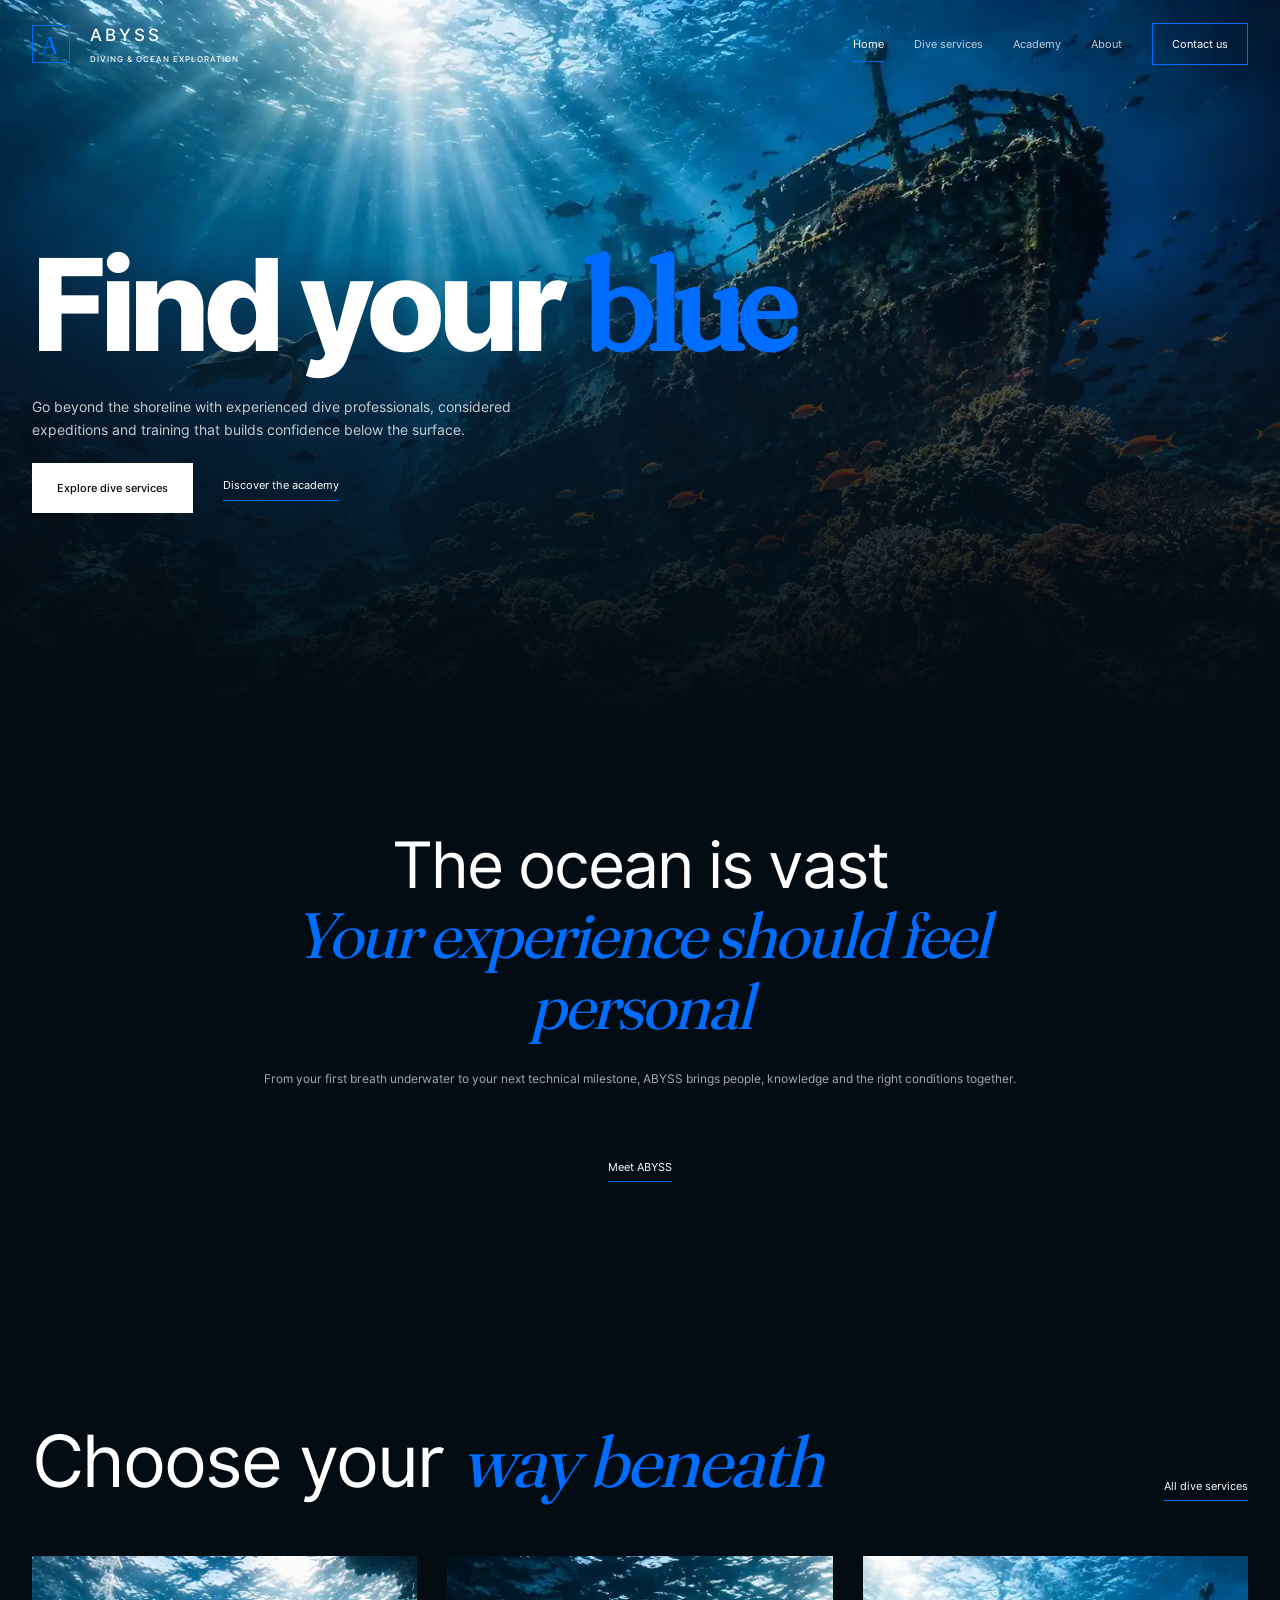
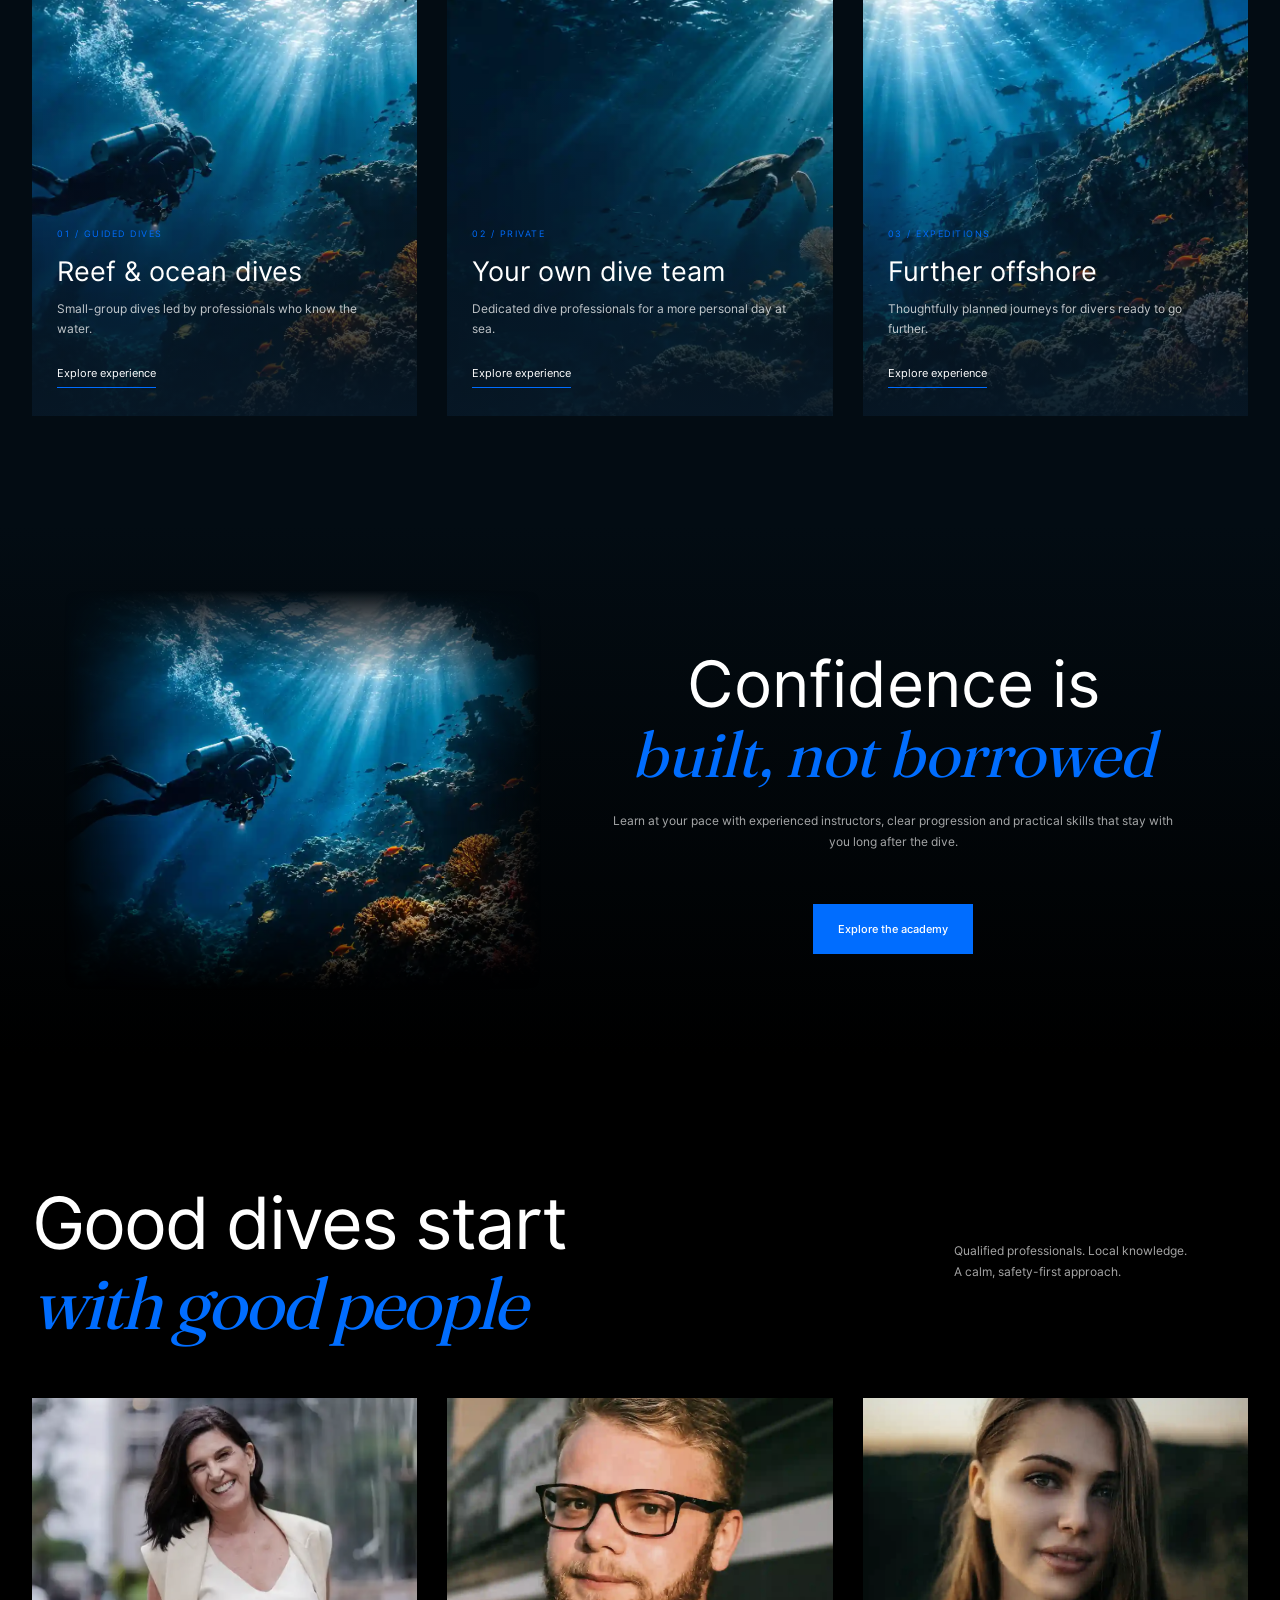
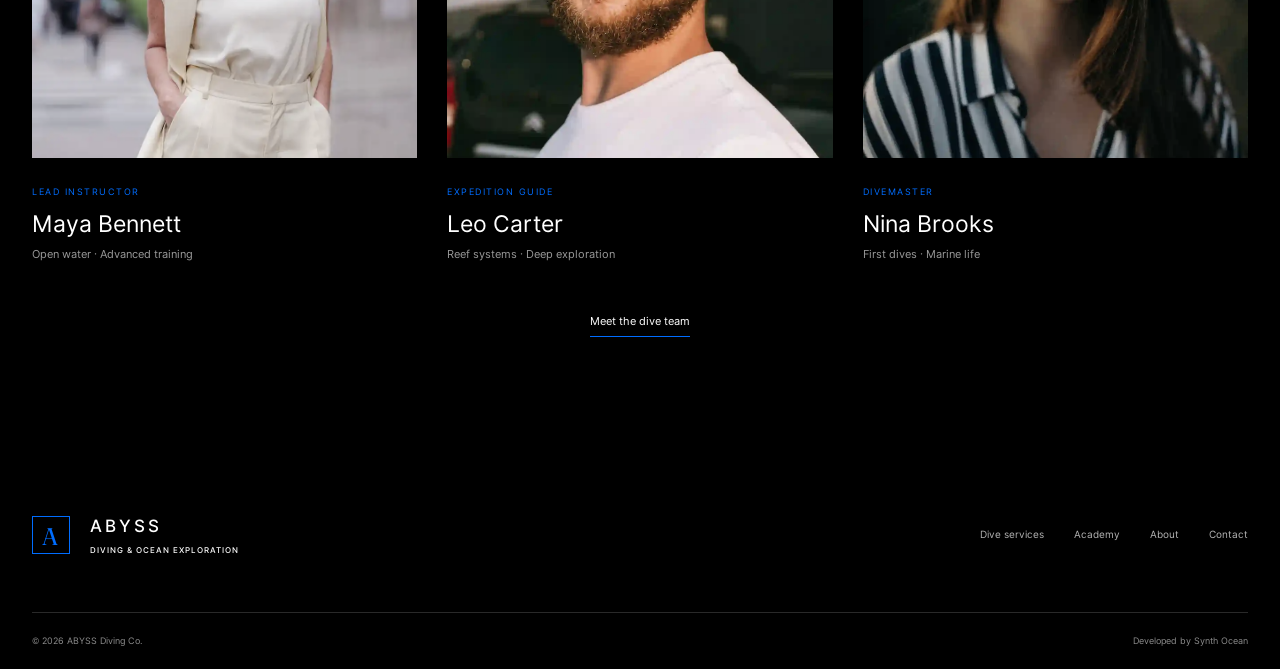
==== index.html @ b7cbc749 "First installment" ====
<!DOCTYPE html>
<html lang="en">
<head>
    <meta charset="UTF-8">
    <meta name="viewport" content="width=device-width, initial-scale=1.0">
    <meta name="description" content="Explore the ocean with ABYSS. Guided scuba expeditions, private dive professionals and expert-led diving courses.">
    <meta name="theme-color" content="#030c13">

    <title>ABYSS — Dive Beyond</title>

    <link rel="preload" href="public/font/inter/Inter-Regular.woff2" as="font" type="font/woff2" crossorigin>
    <link rel="stylesheet" href="css/index.css">

    <script src="js/main.js" defer></script>
</head>

<body>

    <header class="site-header">

        <a class="brand" href="index.html" aria-label="ABYSS home">
            <span class="brand-mark">A</span>

            <span>
                ABYSS
                <small>DIVING & OCEAN EXPLORATION</small>
            </span>
        </a>

        <button type="button" class="menu-toggle" aria-label="Open navigation" aria-expanded="false">
            <span></span>
            <span></span>
        </button>

        <nav class="main-nav">
            <a class="active" href="index.html">Home</a>
            <a href="view/services.html">Dive services</a>
            <a href="view/academy.html">Academy</a>
            <a href="view/about.html">About</a>
            <a class="nav-contact" href="view/contact.html">Contact us</a>
        </nav>

    </header>

    <main>

        <!-- HERO SECTION -->

        <section class="hero">

            <div class="hero-image" role="img" aria-label="Scuba diver exploring deep blue water"></div>

            <div class="hero-content wrap">

                <h1>
                    Find your
                    <em class="emphasis">blue</em>
                </h1>

                <p class="hero-copy">
                    Go beyond the shoreline with experienced dive professionals, considered expeditions and training that builds confidence below the surface.
                </p>

                <div class="hero-actions">
                    <a class="button button-light" href="view/services.html">Explore dive services</a>
                    <a class="text-link light-link" href="view/academy.html">Discover the academy</a>
                </div>

            </div>

        </section>

        <!-- INTRODUCTION SECTION -->

        <section class="section-pad">

            <div class="wrap intro-grid">

                <div>

                    <h2>
                        The ocean is vast
                        <br>
                        <em>Your experience should feel personal</em>
                    </h2>

                    <p class="section-note">
                        From your first breath underwater to your next technical milestone, ABYSS brings people, knowledge and the right conditions together.
                    </p>

                    <a class="text-link" href="view/about.html">Meet ABYSS</a>

                </div>

            </div>

        </section>

        <!-- DIVING EXPERIENCES SECTION -->

        <section class="experience-section section-pad">

            <div class="wrap">

                <div class="section-heading">

                    <div>

                        <h2>
                            Choose your
                            <em>way beneath</em>
                        </h2>
                    </div>

                    <a class="text-link" href="view/services.html#service-list">All dive services</a>

                </div>

                <div class="card-grid three">

                    <article class="image-card">

                        <img src="public/image/02-photo.webp" alt="Photo by AI" loading="lazy">

                        <div class="image-card-content">

                            <span>01 / GUIDED DIVES</span>

                            <h3>Reef & ocean dives</h3>

                            <p>Small-group dives led by professionals who know the water.</p>

                            <a href="view/services.html#guided" class="text-link light-link">Explore experience</a>

                        </div>

                    </article>

                    <article class="image-card">

                        <img src="public/image/03-photo.webp" alt="Photo by AI" loading="lazy">

                        <div class="image-card-content">

                            <span>02 / PRIVATE</span>

                            <h3>Your own dive team</h3>

                            <p>Dedicated dive professionals for a more personal day at sea.</p>

                            <a href="view/services.html#private" class="text-link light-link">Explore experience</a>

                        </div>

                    </article>

                    <article class="image-card">

                        <img src="public/image/01-photo.webp" alt="Photo by AI" loading="lazy">

                        <div class="image-card-content">

                            <span>03 / EXPEDITIONS</span>

                            <h3>Further offshore</h3>

                            <p>Thoughtfully planned journeys for divers ready to go further.</p>

                            <a href="view/services.html#expeditions" class="text-link light-link">Explore experience</a>

                        </div>

                    </article>

                </div>

            </div>

        </section>

        <!-- ACADEMY FEATURE SECTION -->

        <section class="split-feature section-pad">

            <div class="split-image">

                <img src="public/image/02-photo.webp" alt="Photo by AI" loading="lazy">

            </div>

            <div class="split-copy">

                <h2>
                    Confidence is
                    <br>
                    <em>built, not borrowed</em>
                </h2>

                <p class="section-note">
                    Learn at your pace with experienced instructors, clear progression and practical skills that stay with you long after the dive.
                </p>

                <a class="button button-dark" href="view/academy.html">Explore the academy</a>

            </div>

        </section>

        <!-- INSTRUCTORS SECTION -->

        <section class="instructor-section section-pad">

            <div class="wrap">

                <div class="section-heading">

                    <div>

                        <h2>
                            Good dives start
                            <br>
                            <em>with good people</em>
                        </h2>
                    </div>

                    <p class="section-note">
                        Qualified professionals. Local knowledge.
                        <br>
                        A calm, safety-first approach.
                    </p>

                </div>

                <div class="instructor-grid">

                    <article class="instructor">

                        <img src="public/image/04-profile.webp" alt="Portrait of dive professional Maya" loading="lazy">

                        <div>
                            <span>LEAD INSTRUCTOR</span>
                            <h3>Maya Bennett</h3>
                            <p>Open water · Advanced training</p>
                        </div>

                    </article>

                    <article class="instructor">

                        <img src="public/image/05-profile.webp" alt="Portrait of dive professional Leo" loading="lazy">

                        <div>
                            <span>EXPEDITION GUIDE</span>
                            <h3>Leo Carter</h3>
                            <p>Reef systems · Deep exploration</p>
                        </div>

                    </article>

                    <article class="instructor">

                        <img src="public/image/06-profile.webp" alt="Portrait of dive professional Nina" loading="lazy">

                        <div>
                            <span>DIVEMASTER</span>
                            <h3>Nina Brooks</h3>
                            <p>First dives · Marine life</p>
                        </div>

                    </article>

                </div>

                <div class="center-action">
                    <a class="text-link" href="view/about.html#our-team">Meet the dive team</a>
                </div>

            </div>

        </section>

    </main>

    <!-- FOOTER -->

    <footer class="site-footer">

        <div class="wrap footer-main">

            <a class="brand" href="index.html">

                <span class="brand-mark">A</span>

                <span>
                    ABYSS
                    <small>DIVING & OCEAN EXPLORATION</small>
                </span>

            </a>

            <div class="footer-links">

                <a href="view/services.html">Dive services</a>
                <a href="view/academy.html">Academy</a>
                <a href="view/about.html">About</a>
                <a href="view/contact.html">Contact</a>

            </div>

        </div>

        <div class="wrap footer-bottom">

            <span>
                ©
                <span data-year></span>
                ABYSS Diving Co.
            </span>

            <span>Developed by Synth Ocean</span>

        </div>

    </footer>

</body>
</html>
---- css/index.css ----
/* ========================================
   ABYSS — GLOBAL STYLES
   Developed by Synth Ocean
======================================== */


@font-face {
    font-family: "Inter";
    src: url("../public/font/inter/Inter-Regular.woff2") format("woff2");
    font-weight: 400;
    font-style: normal;
    font-display: swap;
}

@font-face {
    font-family: "Inter";
    src: url("../public/font/inter/Inter-Medium.woff2") format("woff2");
    font-weight: 500;
    font-style: normal;
    font-display: swap;
}

@font-face {
    font-family: "Inter";
    src: url("../public/font/inter/Inter-Bold.woff2") format("woff2");
    font-weight: 700;
    font-style: normal;
    font-display: swap;
}

@font-face {
    font-family: "Inter";
    src: url("../public/font/inter/Inter-ExtraBold.woff2") format("woff2");
    font-weight: 800;
    font-style: normal;
    font-display: swap;
}

@font-face {
    font-family: "Fraunces";
    src: url("../public/font/fraunces/Fraunces-Regular.woff2") format("woff2");
    font-weight: 400;
    font-style: normal;
    font-display: swap;
}

:root {
    --primary-color: #030c13;
    --secondary-color: #006dff;
    --white: #FFFFFF;
    --black: #000000;
    --font-primary: "Inter", sans-serif;
    --font-secondary: "Fraunces", serif;
    --container-width: 1240px;
    --header-height: 88px;
    --section-spacing: 110px;
    --border-color: rgba(255, 255, 255, 0.16);
    --transition: 0.3s ease;

    --gap-30: 30px;

    --linear-gradient: linear-gradient( to bottom, var(--primary-color) 0%, var(--black) 100% );
}

* {
    margin: 0;
    padding: 0;
    box-sizing: border-box;
}

html {
    scroll-behavior: smooth;
}

body {
    background: var(--primary-color);
    color: var(--white);
    font-family: var(--font-primary);
    font-size: 15px;
    line-height: 1.7;
    overflow-x: hidden;
}

img {
    display: block;
    width: 100%;
    height: 100%;
    object-fit: cover;
}

a {
    color: inherit;
    text-decoration: none;
}

button {
    font: inherit;
}

.wrap {
    width: min(calc(100% - 64px), var(--container-width));
    margin-inline: auto;
}

.section-pad {
    padding-block: var(--section-spacing);
}

h1,
h2,
h3 {
    font-weight: 400;
    line-height: 1.1;
}

h1 em,
h2 em {
    font-family: var(--font-secondary);
    font-weight: 400;
}

/* HEADER */

.site-header {
    position: absolute;
    top: 0;
    right: 0;
    left: 0;
    z-index: 20;
    display: flex;
    align-items: center;
    justify-content: space-between;
    min-height: var(--header-height);
    padding-inline: max(32px, calc((100% - var(--container-width)) / 2));
    background: transparent;
}

.brand {
    display: flex;
    align-items: center;
    gap: 20px;
    font-size: 17px;
    font-weight: 500;
    letter-spacing: 3px;
}

.brand-mark {
    display: grid;
    width: 38px;
    height: 38px;
    place-items: center;
    border: 1px solid var(--secondary-color);
    color: var(--secondary-color);
    font-family: var(--font-secondary);
    font-size: 24px;
}

.brand small {
    display: block;
    margin-top: 3px;
    font-size: 8px;
    letter-spacing: 1px;
}

.main-nav {
    display: flex;
    align-items: center;
    gap: var(--gap-30);
}

.main-nav a {
    position: relative;
    color: rgba(255, 255, 255, 0.75);
    font-size: 11px;
    transition: color var(--transition);
}

.main-nav a:hover,
.main-nav a.active {
    color: var(--white);
}

.main-nav a.active::after {
    position: absolute;
    right: 0;
    bottom: -9px;
    left: 0;
    height: 1px;
    background: var(--secondary-color);
    content: "";
}

.main-nav .nav-contact {
    padding: 11px 19px;
    border: 1px solid var(--secondary-color);
    color: var(--white);
}

.menu-toggle {
    display: none;
    width: 42px;
    height: 42px;
    border: 1px solid var(--border-color);
    background: transparent;
    cursor: pointer;
}

.menu-toggle span {
    display: block;
    width: 18px;
    height: 1px;
    margin: 5px auto;
    background: var(--white);
}

/* HERO */

.hero {
    position: relative;
    display: flex;
    align-items: center;
    min-height: 720px;
    overflow: hidden;
}

.hero-image {
    position: absolute;
    inset: 0;
    background-image:
        linear-gradient(
            to bottom,
            transparent 0%,
            rgba(7, 23, 37, 0.15) 35%,
            rgba(7, 23, 37, 0.65) 50%,
            var(--primary-color) 100%
        ),
        url("../public/image/01-photo.webp");

    background-position: center;
    background-size: cover;
}

.hero-content {
    position: relative;
    z-index: 1;
    padding-block: 100px;
}

.hero h1 {
    margin-top: 28px;
    font-size: clamp(76px, 10vw, 142px);
    letter-spacing: -7px;
    font-family: var(--font-primary);
    font-weight: 800;
}

.hero h1 em {
    color: var(--secondary-color);
    font-style: normal;
    font-weight: 800;
    display: inline-block;
}

.hero-copy {
    max-width: 480px;
    margin-top: 20px;
    color: rgba(255, 255, 255, 0.78);
    font-size: 14px;
}

.hero-actions {
    display: flex;
    align-items: center;
    gap: var(--gap-30);
    margin-top: 20px;
}

/* BUTTONS */

.button {
    display: inline-flex;
    align-items: center;
    justify-content: center;
    min-height: 50px;
    padding: 0 25px;
    font-size: 11px;
    font-weight: 500;
    transition: background var(--transition), color var(--transition);
}

.button-light {
    background: var(--white);
    color: var(--primary-color);
}

.button-light:hover {
    background: var(--secondary-color);
    color: var(--white);
}

.button-dark {
    background: var(--secondary-color);
    color: var(--white);
}

.button-dark:hover {
    background: var(--white);
    color: var(--primary-color);
}

.text-link {
    display: inline-block;
    padding-bottom: 5px;
    border-bottom: 1px solid var(--secondary-color);
    color: var(--white);
    font-size: 11px;
    transition: color var(--transition);
}

.text-link:hover {
    color: var(--secondary-color);
}

.light-link {
    color: var(--white);
}

/* INTRODUCTION */

.intro-grid {
    display: flex;
    flex-direction: column;
    align-items: center;
    text-align: center;
    width: 100%;
}

.intro-grid > div {
    width: 100%;
}

.intro-grid h2 {
    max-width: 100%;
    margin-inline: auto;
}

.intro-grid h2 {
    max-width: 800px;
    margin-bottom: 28px;
    font-size: clamp(36px, 5vw, 64px);
    letter-spacing: -2px;
}

.intro-grid h2 em {
    color: var(--secondary-color);
}

/* EXPERIENCE CARDS */

.experience-section {
    background-color: var(--primary-color);
}

.section-heading {
    display: flex;
    align-items: flex-end;
    justify-content: space-between;
    gap: var(--gap-30);
    margin-bottom: 55px;
}

.section-heading h2 {
    margin-top: 20px;
    font-size: clamp(42px, 6vw, 72px);
    letter-spacing: -2px;
}

.section-heading h2 em {
    color: var(--secondary-color);
}

.card-grid {
    display: grid;
    gap: var(--gap-30);
}

.card-grid.three {
    grid-template-columns: repeat(3, 1fr);
}

.image-card {
    position: relative;
    min-height: 460px;
    overflow: hidden;
}

.image-card::after {
    position: absolute;
    inset: 0;
    background: linear-gradient(0deg, rgba(7, 23, 37, 0.95), transparent 75%);
    content: "";
}

.image-card img {
    position: absolute;
    inset: 0;
    transition: transform 0.6s ease;
}

.image-card:hover img {
    transform: scale(1.05);
}

.image-card-content {
    position: absolute;
    z-index: 1;
    right: 25px;
    bottom: 28px;
    left: 25px;
}

.image-card-content span,
.instructor span {
    color: var(--secondary-color);
    font-size: 9px;
    letter-spacing: 1.5px;
}

.image-card-content h3 {
    margin-top: 12px;
    font-size: 27px;
}

.image-card-content p {
    margin-block: 12px 20px;
    color: rgba(255, 255, 255, 0.75);
    font-size: 12px;
}

/* SPLIT FEATURE */

.split-feature {
    display: grid;
    grid-template-columns: 0.85fr 1.15fr;
    align-items: center;
    gap: var(--gap-30);
    padding: 5%;
    background: var(--linear-gradient);
}

.split-image {
    position: relative;
    width: 100%;
    height: 400px;
    overflow: hidden;

    -webkit-mask-image:
        linear-gradient(to right, transparent 0%, #000 22%, #000 78%, transparent 100%),
        linear-gradient(to bottom, transparent 0%, #000 22%, #000 78%, transparent 100%);
    -webkit-mask-composite: source-in;

    mask-image:
        linear-gradient(to right, transparent 0%, #000 22%, #000 78%, transparent 100%),
        linear-gradient(to bottom, transparent 0%, #000 22%, #000 78%, transparent 100%);
    mask-composite: intersect;
}

.split-copy {
    text-align: center;
}

.split-copy h2 {
    margin-block: 22px;
    font-size: clamp(42px, 5vw, 65px);
}

.split-copy h2 em {
    color: var(--secondary-color);
}

.split-feature .button {
    margin-top: 20px;
}


/* INSTRUCTORS */

.instructor-section {
    background: var(--black);
}

.section-note {
    color: rgba(255, 255, 255, 0.65);
    font-size: 12px;
    padding: 0 5% 5% 5%;
}
.note-adjustment-top {
    padding-bottom: 0;
}
.note-adjustment-buttom {
    padding-top: 0;
}

.instructor-grid {
    display: grid;
    grid-template-columns: repeat(3, 1fr);
    gap: var(--gap-30);
}

.instructor img {
    height: 360px;
    margin-bottom: 20px;
    filter: saturate(0.7);
}

.instructor h3 {
    margin-block: 8px;
    font-size: 23px;
}

.instructor p {
    color: rgba(255, 255, 255, 0.6);
    font-size: 11px;
}

.center-action {
    margin-top: 45px;
    text-align: center;
}

/* FOOTER */

.site-footer {
    padding-top: 65px;
    background: var(--black);
}

.footer-main {
    display: flex;
    align-items: center;
    justify-content: space-between;
    gap: var(--gap-30);
    padding-bottom: 55px;
}

.footer-links {
    display: flex;
    flex-wrap: wrap;
    gap: var(--gap-30);
}

.footer-links a {
    color: rgba(255, 255, 255, 0.7);
    font-size: 10px;
}

.footer-links a:hover {
    color: var(--secondary-color);
}

.footer-bottom {
    display: flex;
    justify-content: space-between;
    padding-block: 20px;
    border-top: 1px solid var(--border-color);
    color: rgba(255, 255, 255, 0.55);
    font-size: 9px;
}


/* ========================================
   SERVICES PAGE
======================================== */

/* SERVICE LIST */
.service-row {
    width: 100%;
    min-width: 0;
    padding: 5%;
}

.booking-trigger {
    border: 0;
    border-bottom: 1px solid var(--secondary-color);
    background: transparent;
    cursor: pointer;
    font-family: var(--font-primary);
}

/* BOOKING SECTION */

.booking-section {
    background: var(--linear-gradient);
}

.booking-layout {
    display: grid;
    grid-template-columns: 0.85fr 1.15fr;
    align-items: start;
    gap: var(--gap-30);
}

.booking-layout h2 {
    margin-block: 25px;
    font-size: clamp(42px, 5vw, 65px);
    letter-spacing: -2px;
}

.booking-layout h2 em {
    color: var(--secondary-color);
}

.booking-note {
    max-width: 420px;
    margin-top: 30px;
    padding: 18px;
    border-left: 2px solid var(--secondary-color);
    background: var(--primary-color);
    color: var(--white);
    font-size: 11px;
}

/* BOOKING FORM */

.booking-form {
    display: grid;
    gap: var(--gap-30);
}

.booking-form label {
    display: grid;
    gap: var(--gap-30);
    color: var(--white);
    font-size: 11px;
}

.booking-form input,
.booking-form select,
.booking-form textarea {
    width: 100%;
    min-height: 48px;
    padding: 12px 14px;
    border: 1px solid var(--border-color);
    border-radius: 0;
    outline: none;
    background: transparent;
    color: var(--white);
    font: inherit;
    font-size: 12px;
}

.booking-form select option {
    background: var(--primary-color);
    color: var(--white);
}

.booking-form textarea {
    min-height: 110px;
    resize: vertical;
}

.booking-form input:focus,
.booking-form select:focus,
.booking-form textarea:focus {
    border-color: var(--secondary-color);
}

.form-two {
    display: grid;
    grid-template-columns: repeat(2, 1fr);
    gap: var(--gap-30);
}

.booking-form .button {
    width: fit-content;
    border: 0;
    cursor: pointer;
    font-family: var(--font-primary);
}

.form-status {
    min-height: 20px;
    color: var(--secondary-color);
    font-size: 12px;
}

/* SERVICES TABLE */

.services-table-wrap {
    display: block;
    width: 100%;
    max-width: 100%;
    min-width: 0;
    margin-top: 55px;
    overflow-x: auto;
    overflow-y: hidden;
    -webkit-overflow-scrolling: touch;
    overscroll-behavior-x: contain;
    border-top: 1px solid var(--border-color);
}

.services-table {
  width: 100%;
  min-width: 760px;
  border-collapse: collapse;
  table-layout: fixed;
}

.services-table th,
.services-table td {
  padding: 24px 20px;
  text-align: left;
  vertical-align: top;
}

.services-table th {
  background: var(--black);
  color: var(--white);
  font-size: 10px;
  font-weight: 600;
  letter-spacing: 1.5px;
  text-transform: uppercase;
  border-bottom: 1px solid var(--border-color);
}

.services-table td {
  color: rgba(255, 255, 255, 0.72);
  font-size: 12px;
  line-height: 1.7;
  border-bottom: 1px solid var(--border-color);
}

.services-table tbody tr {
  background: var(--primary-color);
  transition: background-color 0.25s ease;
}

.services-table tbody tr:nth-child(even) {
  background: rgba(255, 255, 255, 0.025);
}

.services-table tbody tr:hover {
  background: rgba(255, 255, 255, 0.055);
}

.services-table th:nth-child(1) {
  width: 20%;
}

.services-table th:nth-child(2) {
  width: 32%;
}

.services-table th:nth-child(3) {
  width: 28%;
}

.services-table th:nth-child(4) {
  width: 20%;
}

.service-number {
  display: block;
  margin-bottom: 12px;
  color: var(--secondary-color);
  font-size: 10px;
  letter-spacing: 1px;
}

.service-name {
  display: block;
  color: var(--white);
  font-size: 15px;
  font-weight: 600;
  line-height: 1.4;
}

.table-details {
  display: grid;
  gap: var(--gap-30);
  margin: 0;
  padding-left: 16px;
}

.services-table .booking-trigger {
  margin-top: 2px;
  white-space: normal;
  text-align: left;
}


/* ========================================
   ACADEMY COURSE CARDS
======================================== */

.course-grid {
    display: grid;
    grid-template-columns: repeat(3, minmax(0, 1fr));
    gap: var(--gap-30);
    padding: 5%;
}

.course-card {
    display: flex;
    flex-direction: column;
    min-width: 0;
    padding: 30px;
    border: 1px solid var(--border-color);
    background: var(--primary-color);
    transition: border-color var(--transition);
}

.course-card:hover {
    border-color: var(--secondary-color);
}

.course-meta {
    display: flex;
    justify-content: space-between;
    flex-wrap: wrap;
    gap: 10px;
    padding-bottom: 22px;
    border-bottom: 1px solid var(--border-color);
}

.course-meta span {
    color: var(--secondary-color);
    font-size: 9px;
    letter-spacing: 1px;
}

.course-card h3 {
    margin-top: 28px;
    font-size: 27px;
    font-weight: 500;
}

.course-description {
    margin-top: 15px;
    color: rgba(255, 255, 255, 0.7);
    font-size: 12px;
    line-height: 1.8;
    margin-bottom: 10px;
}

.course-details {
    display: grid;
    gap: 18px;
    padding-block: 10px;
    border-bottom: 1px solid var(--border-color);
}

.course-details div {
    display: grid;
    gap: 5px;
}

.course-details span,
.course-price > span {
    color: var(--secondary-color);
    font-size: 9px;
    letter-spacing: 1.2px;
}

.course-details strong {
    color: var(--white);
    font-size: 12px;
    font-weight: 400;
}

.course-price {
    display: grid;
    gap: 8px;
    margin-top: 10px;
}

.course-price strong {
    color: var(--white);
    font-size: 34px;
    font-weight: 500;
    letter-spacing: -1px;
}

.course-price small {
    color: rgba(255, 255, 255, 0.6);
    font-size: 11px;
    font-weight: 400;
    letter-spacing: 0;
}


/* ========================================
   ABOUT PAGE
   Developed by Synth Ocean
======================================== */


/* COMPANY STORY */

.about-story {
    background: var(--primary-color);
}

.about-story-grid {
    display: grid;
    grid-template-columns: repeat(3, minmax(0, 1fr));
    gap: var(--gap-30);
}

.about-story-item {
    min-width: 0;
    padding-top: 25px;
    border-top: 1px solid var(--border-color);
}

.about-story-number {
    color: var(--secondary-color);
    font-size: 9px;
    letter-spacing: 1.5px;
}

.about-story-item h3 {
    margin-block: 28px 18px;
    font-size: 25px;
    font-weight: 500;
}

.about-story-item p {
    margin-bottom: 16px;
    color: rgba(255, 255, 255, 0.68);
    font-size: 12px;
    line-height: 1.9;
}

.about-story-item, .about-value {
    transition: border-color 0.5s ease;
}
.about-story-item:hover, .about-value:hover {
    border-top-color: var(--secondary-color);
}

/* COMPANY VALUES */

.about-values {
    background: var(--linear-gradient);
}

.about-values-grid {
    display: grid;
    grid-template-columns: repeat(4, minmax(0, 1fr));
    gap: var(--gap-30);
}

.about-value {
    min-width: 0;
    padding-top: 22px;
    border-top: 1px solid var(--border-color);
}

.about-value > span {
    color: var(--secondary-color);
    font-size: 10px;
    letter-spacing: 1px;
}

.about-value h3 {
    margin-block: 24px 14px;
    font-size: 21px;
    font-weight: 500;
}

.about-value p {
    color: rgba(255, 255, 255, 0.65);
    font-size: 12px;
    line-height: 1.9;
}

/* ABOUT TEAM */

.about-team-section {
    background: var(--black);
}

.instructor-grid.about-team {
    grid-template-columns: repeat(5, minmax(0, 1fr));
    gap: 20px;
}

.about-team .instructor {
    min-width: 0;
}

.about-team .instructor img {
    width: 100%;
    height: 280px;
    object-fit: cover;
}

.about-team .instructor h3 {
    font-size: 19px;
}

.about-team .instructor p {
    line-height: 1.7;
}


/* CONTACT */

/* Contact page active navigation exception */
.main-nav .nav-contact.active {
    background: var(--secondary-color);
    border-color: var(--secondary-color);
    color: var(--white);
}
.main-nav .nav-contact.active::after {
    display: none;
}

.contact-section {
    background: var(--linear-gradient);
}

.contact-inline-link {
    color: var(--white);
    text-decoration: underline;
    text-decoration-color: var(--secondary-color);
    text-underline-offset: 3px;
}

.contact-links {
    display: grid;
    gap: 0;
    max-width: 440px;
    margin-top: 38px;
    border-top: 1px solid var(--border-color);
}

.contact-links a {
    display: grid;
    gap: 5px;
    padding-block: 18px;
    border-bottom: 1px solid var(--border-color);
}

.contact-links span {
    color: var(--secondary-color);
    font-size: 9px;
    letter-spacing: 1.2px;
}

.contact-links strong {
    color: var(--white);
    font-size: 13px;
    font-weight: 500;
}

.contact-links a:hover strong {
    color: var(--secondary-color);
}


/* RESPONSIVE TABLET */

@media (max-width: 1024px) {
    :root {
        --section-spacing: 80px;
    }

    .main-nav {
        gap: 18px;
    }

    .hero {
        min-height: 650px;
    }

    .intro-grid {
        gap: 35px;
    }

    .split-feature {
        gap: 45px;
    }

    .image-card {
        min-height: 400px;
    }

    .instructor img {
        height: 290px;
    }

    /* ACADEMY RESPONSIVE */
    .course-grid {
        grid-template-columns: repeat(2, minmax(0, 1fr));
    }

    /* About */
    .about-story-grid {
        grid-template-columns: repeat(2, minmax(0, 1fr));
    }

    .about-values-grid {
        grid-template-columns: repeat(2, minmax(0, 1fr));
    }

    .instructor-grid.about-team {
        grid-template-columns: repeat(3, minmax(0, 1fr));
        row-gap: 40px;
    }

    .about-team .instructor img {
        height: 320px;
    }
}

/* RESPONSIVE MOBILE */

@media (max-width: 768px) {
    :root {
        --header-height: 72px;
        --section-spacing: 70px;
    }

    .wrap {
        width: min(calc(100% - 40px), var(--container-width));
    }

    .site-header {
        padding-inline: 20px;
    }

    .menu-toggle {
        display: block;
    }

    .main-nav {
        position: absolute;
        top: var(--header-height);
        right: 0;
        left: 0;
        display: none;
        align-items: stretch;
        gap: 0;
        padding: 15px 20px 25px;
        background: var(--primary-color);
    }

    .main-nav.is-open {
        display: flex;
        flex-direction: column;
    }

    .main-nav a {
        padding: 14px 0;
        border-bottom: 1px solid var(--border-color);
    }

    .main-nav a.active::after {
        display: none;
    }

    .main-nav .nav-contact {
        margin-top: 15px;
        padding: 12px;
        text-align: center;
    }

    .hero {
        min-height: 680px;
    }

    .hero-content {
        padding-block: 80px;
    }

    .hero h1 {
        font-size: clamp(65px, 16vw, 100px);
        letter-spacing: -4px;
    }

    .hero-actions {
        align-items: flex-start;
        flex-direction: column;
        gap: 20px;
    }

    .section-heading {
        align-items: flex-start;
        flex-direction: column;
    }

    .card-grid.three {
        grid-template-columns: 1fr;
    }

    .image-card {
        min-height: 450px;
    }

    .split-feature {
        grid-template-columns: 1fr;
        gap: 35px;
    }

    .split-image {
        height: 400px;
    }

    .instructor-grid {
        grid-template-columns: 1fr;
        gap: 40px;
    }

    .instructor img {
        height: 420px;
    }

    .footer-main {
        align-items: flex-start;
        flex-direction: column;
    }

    .footer-links {
        gap: 15px;
    }

    /* TABLE */

    .intro-grid > .service-row {
        width: 100%;
        min-width: 0;
        padding: 0;
    }

    /* BOOKING */

    .booking-layout {
        grid-template-columns: 1fr;
        gap: 45px;
    }

    .booking-form {
        width: 100%;
        min-width: 0;
    }

    .form-two {
        grid-template-columns: 1fr;
        gap: var(--gap-30);
    }

    .booking-form .button {
        width: 100%;
    }

    .booking-form input,
    .booking-form select,
    .booking-form textarea {
        min-width: 0;
        max-width: 100%;
    }

    /* ACADEMY */
    .course-grid {
        grid-template-columns: 1fr;
    }

    .course-card {
        padding: 25px;
    }

    .course-description {
        min-height: auto;
    }

    /* About */
    .about-story-grid {
        grid-template-columns: 1fr;
        gap: 40px;
    }

    .about-story-item h3 {
        margin-top: 20px;
    }

    .about-values-grid {
        grid-template-columns: 1fr;
        gap: 35px;
    }

    .instructor-grid.about-team {
        grid-template-columns: repeat(2, minmax(0, 1fr));
        gap: 35px 20px;
    }

    .about-team .instructor img {
        height: 300px;
    }
}

/* SMALL MOBILE */

@media (max-width: 420px) {
    .brand {
        font-size: 14px;
    }

    .brand-mark {
        width: 34px;
        height: 34px;
    }

    .hero {
        min-height: 620px;
    }

    .hero h1 {
        font-size: 62px;
    }

    .image-card {
        min-height: 400px;
    }

    .split-image {
        height: 320px;
    }

    .instructor img {
        height: 350px;
    }

    .footer-bottom {
        align-items: flex-start;
        flex-direction: column;
        gap: 10px;
    }

    .booking-layout {
        gap: 35px;
    }

    .booking-layout h2 {
        font-size: 42px;
    }

    .booking-form {
        gap: 22px;
    }

    /* About */
    .instructor-grid.about-team {
        grid-template-columns: 1fr;
    }

    .about-team .instructor img {
        height: 400px;
    }
}

/* ACCESSIBILITY */

@media (prefers-reduced-motion: reduce) {
    *,
    *::before,
    *::after {
        scroll-behavior: auto !important;
        transition-duration: 0.01ms !important;
        animation-duration: 0.01ms !important;
    }
}
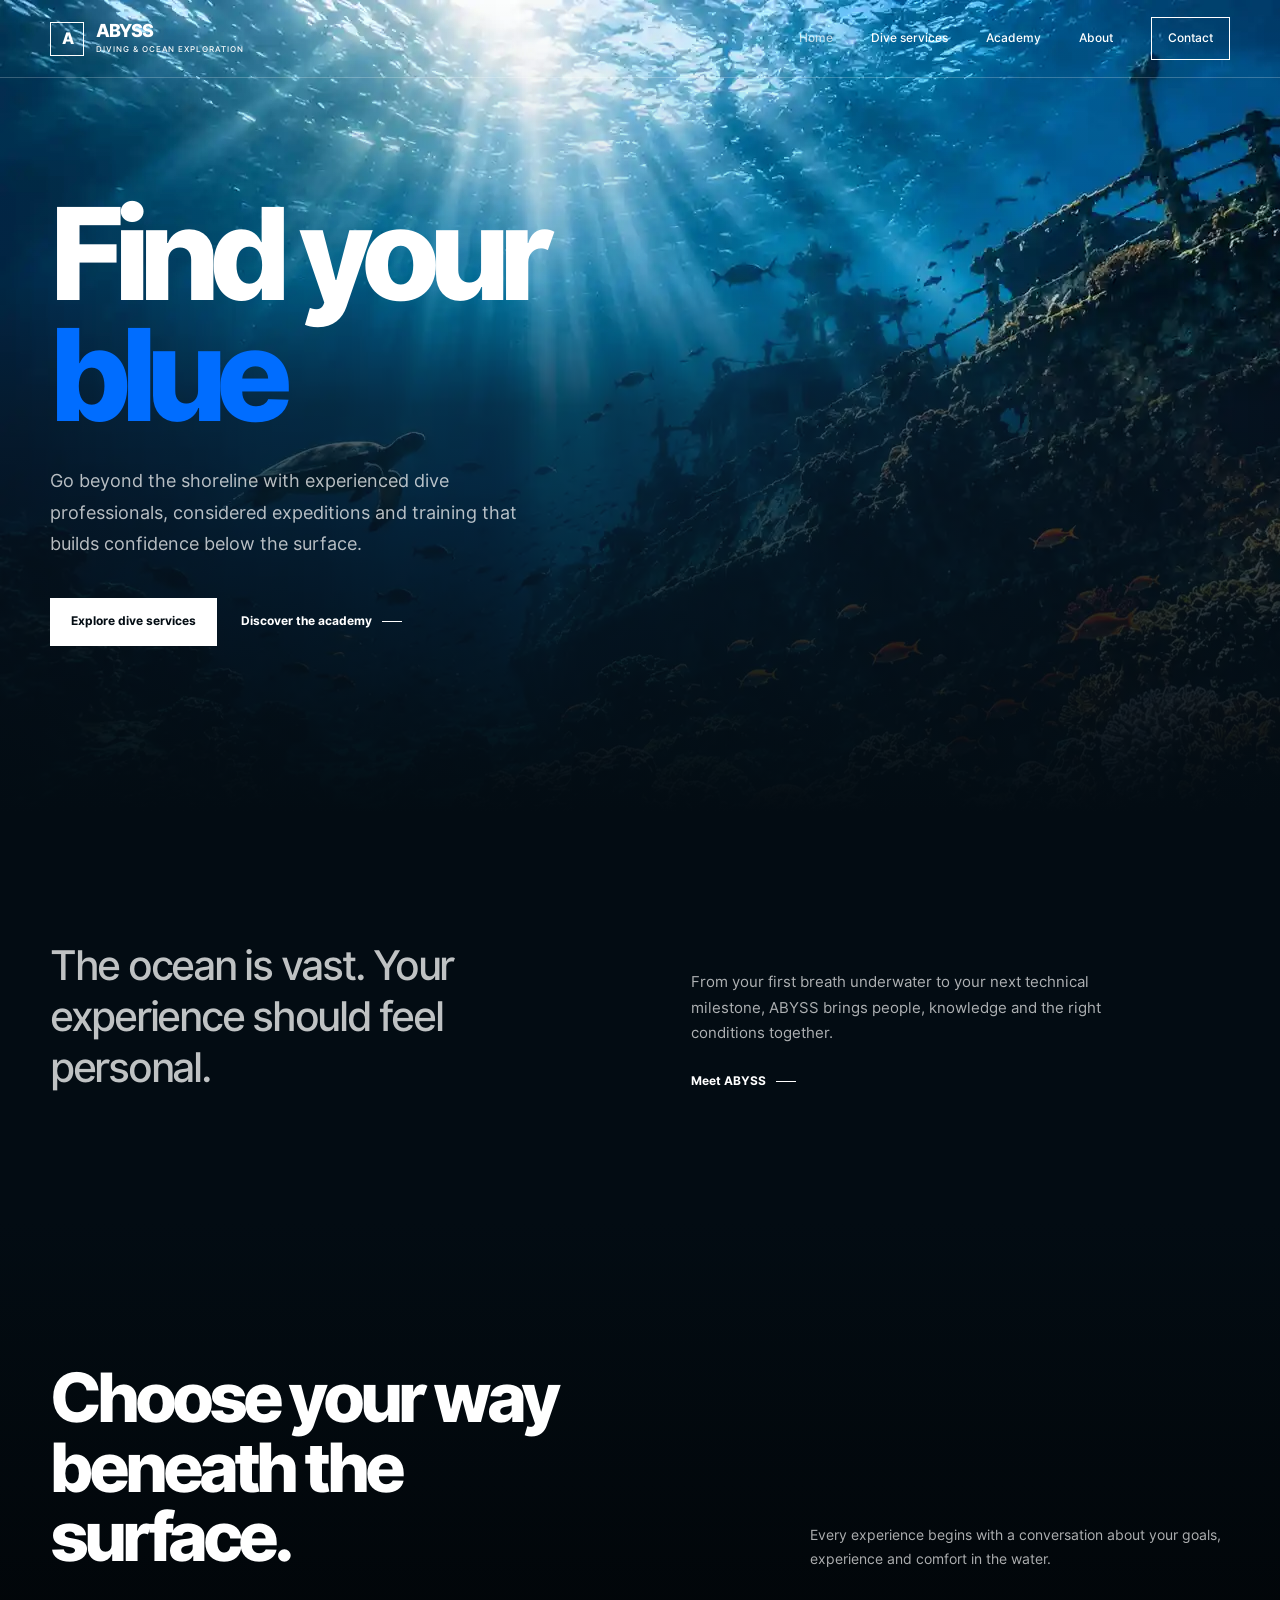
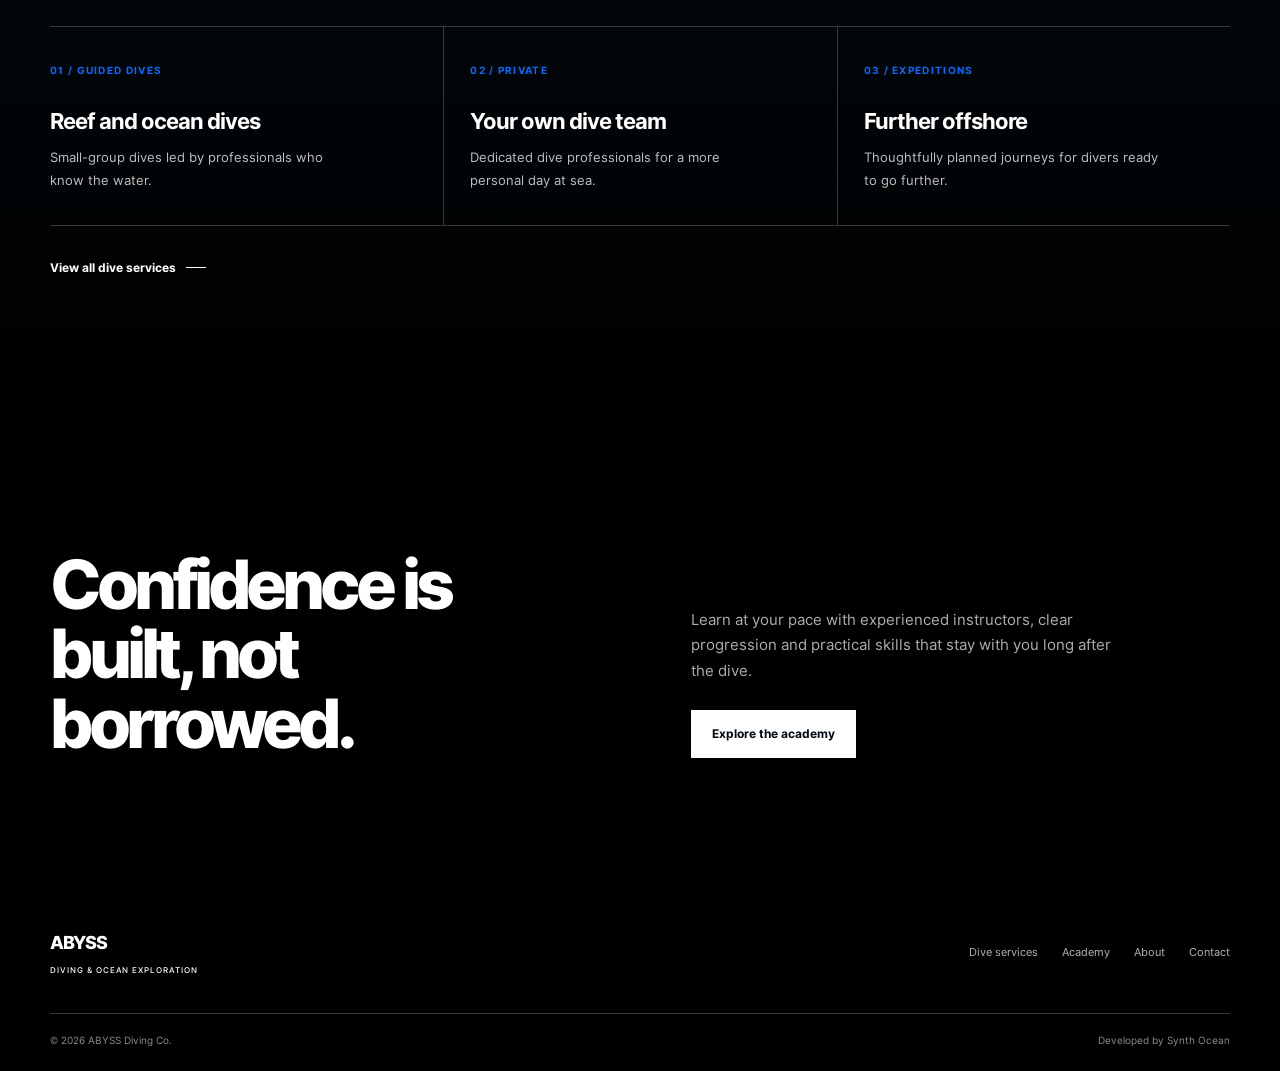
==== commit 524ee7aa: "Redesign" ====
--- a/index.html
+++ b/index.html
@@ -1,60 +1,47 @@
-<!DOCTYPE html>
+<!doctype html>
 <html lang="en">
 <head>
-    <meta charset="UTF-8">
-    <meta name="viewport" content="width=device-width, initial-scale=1.0">
-    <meta name="description" content="Explore the ocean with ABYSS. Guided scuba expeditions, private dive professionals and expert-led diving courses.">
+    <meta charset="utf-8">
+    <meta name="viewport" content="width=device-width, initial-scale=1">
+    <meta name="description" content="Explore the ocean with ABYSS. Guided scuba experiences, private dive professionals and expert-led diving courses.">
     <meta name="theme-color" content="#030c13">
-
     <title>ABYSS — Dive Beyond</title>
-
-    <link rel="preload" href="public/font/inter/Inter-Regular.woff2" as="font" type="font/woff2" crossorigin>
-    <link rel="stylesheet" href="css/index.css">
-
+    <link rel="preload" href="public/fonts/inter/Inter-Regular.woff2" as="font" type="font/woff2" crossorigin>
+    <link rel="stylesheet" href="css/styles.css">
     <script src="js/main.js" defer></script>
 </head>
 
 <body>
-
     <header class="site-header">
-
         <a class="brand" href="index.html" aria-label="ABYSS home">
-            <span class="brand-mark">A</span>
-
-            <span>
+            <span class="brand-mark" aria-hidden="true">A</span>
+            <span class="brand-copy">
                 ABYSS
-                <small>DIVING & OCEAN EXPLORATION</small>
+                <small>DIVING &amp; OCEAN EXPLORATION</small>
             </span>
         </a>
 
-        <button type="button" class="menu-toggle" aria-label="Open navigation" aria-expanded="false">
+        <button class="menu-toggle" type="button" aria-label="Open navigation" aria-expanded="false">
             <span></span>
             <span></span>
         </button>
 
-        <nav class="main-nav">
-            <a class="active" href="index.html">Home</a>
-            <a href="view/services.html">Dive services</a>
-            <a href="view/academy.html">Academy</a>
-            <a href="view/about.html">About</a>
-            <a class="nav-contact" href="view/contact.html">Contact us</a>
+        <nav class="main-nav" aria-label="Main navigation">
+            <a aria-current="page" href="index.html">Home</a>
+            <a href="pages/services.html">Dive services</a>
+            <a href="pages/academy.html">Academy</a>
+            <a href="pages/about.html">About</a>
+            <a class="nav-contact" href="pages/contact.html">Contact</a>
         </nav>
-
     </header>
 
     <main>
-
-        <!-- HERO SECTION -->
-
         <section class="hero">
-
-            <div class="hero-image" role="img" aria-label="Scuba diver exploring deep blue water"></div>
-
-            <div class="hero-content wrap">
-
+            <div class="container hero-inner">
                 <h1>
                     Find your
-                    <em class="emphasis">blue</em>
+                    <br>
+                    <span>blue</span>
                 </h1>
 
                 <p class="hero-copy">
@@ -62,255 +49,105 @@
                 </p>
 
                 <div class="hero-actions">
-                    <a class="button button-light" href="view/services.html">Explore dive services</a>
-                    <a class="text-link light-link" href="view/academy.html">Discover the academy</a>
+                    <a class="button button-light" href="pages/services.html">Explore dive services</a>
+                    <a class="text-link light-link" href="pages/academy.html">Discover the academy</a>
+                </div>
+            </div>
+        </section>
+
+        <section class="section section-ink">
+            <div class="container intro-layout">
+                <div>
+                    <p class="intro-statement">The ocean is vast. Your experience should feel personal.</p>
                 </div>
 
-            </div>
-
-        </section>
-
-        <!-- INTRODUCTION SECTION -->
-
-        <section class="section-pad">
-
-            <div class="wrap intro-grid">
-
                 <div>
-
-                    <h2>
-                        The ocean is vast
-                        <br>
-                        <em>Your experience should feel personal</em>
-                    </h2>
-
-                    <p class="section-note">
+                    <p class="intro-detail">
                         From your first breath underwater to your next technical milestone, ABYSS brings people, knowledge and the right conditions together.
                     </p>
 
-                    <a class="text-link" href="view/about.html">Meet ABYSS</a>
-
+                    <a class="text-link" href="pages/about.html" style="margin-top:24px">Meet ABYSS</a>
                 </div>
-
             </div>
-
         </section>
 
-        <!-- DIVING EXPERIENCES SECTION -->
-
-        <section class="experience-section section-pad">
-
-            <div class="wrap">
-
-                <div class="section-heading">
-
-                    <div>
-
+        <section class="section section-gradient">
+            <div class="container">
+                <div class="section-top">
+                    <div class="section-intro">
                         <h2>
-                            Choose your
-                            <em>way beneath</em>
+                            Choose your way
+                            <br>
+                            beneath the surface.
                         </h2>
                     </div>
 
-                    <a class="text-link" href="view/services.html#service-list">All dive services</a>
-
+                    <p class="section-copy">
+                        Every experience begins with a conversation about your goals, experience and comfort in the water.
+                    </p>
                 </div>
 
-                <div class="card-grid three">
-
-                    <article class="image-card">
-
-                        <img src="public/image/02-photo.webp" alt="Photo by AI" loading="lazy">
-
-                        <div class="image-card-content">
-
-                            <span>01 / GUIDED DIVES</span>
-
-                            <h3>Reef & ocean dives</h3>
-
-                            <p>Small-group dives led by professionals who know the water.</p>
-
-                            <a href="view/services.html#guided" class="text-link light-link">Explore experience</a>
-
-                        </div>
-
+                <div class="value-grid">
+                    <article class="value-item">
+                        <span>01 / GUIDED DIVES</span>
+                        <h3>Reef and ocean dives</h3>
+                        <p>Small-group dives led by professionals who know the water.</p>
                     </article>
 
-                    <article class="image-card">
-
-                        <img src="public/image/03-photo.webp" alt="Photo by AI" loading="lazy">
-
-                        <div class="image-card-content">
-
-                            <span>02 / PRIVATE</span>
-
-                            <h3>Your own dive team</h3>
-
-                            <p>Dedicated dive professionals for a more personal day at sea.</p>
-
-                            <a href="view/services.html#private" class="text-link light-link">Explore experience</a>
-
-                        </div>
-
+                    <article class="value-item">
+                        <span>02 / PRIVATE</span>
+                        <h3>Your own dive team</h3>
+                        <p>Dedicated dive professionals for a more personal day at sea.</p>
                     </article>
 
-                    <article class="image-card">
-
-                        <img src="public/image/01-photo.webp" alt="Photo by AI" loading="lazy">
-
-                        <div class="image-card-content">
-
-                            <span>03 / EXPEDITIONS</span>
-
-                            <h3>Further offshore</h3>
-
-                            <p>Thoughtfully planned journeys for divers ready to go further.</p>
-
-                            <a href="view/services.html#expeditions" class="text-link light-link">Explore experience</a>
-
-                        </div>
-
+                    <article class="value-item">
+                        <span>03 / EXPEDITIONS</span>
+                        <h3>Further offshore</h3>
+                        <p>Thoughtfully planned journeys for divers ready to go further.</p>
                     </article>
-
                 </div>
 
+                <a class="text-link light-link" href="pages/services.html" style="margin-top:32px">View all dive services</a>
             </div>
-
         </section>
 
-        <!-- ACADEMY FEATURE SECTION -->
+        <section class="section section-black">
+            <div class="container intro-layout">
+                <div>
+                    <h2>
+                        Confidence is
+                        <br>
+                        built, not borrowed.
+                    </h2>
+                </div>
 
-        <section class="split-feature section-pad">
-
-            <div class="split-image">
-
-                <img src="public/image/02-photo.webp" alt="Photo by AI" loading="lazy">
-
-            </div>
-
-            <div class="split-copy">
-
-                <h2>
-                    Confidence is
-                    <br>
-                    <em>built, not borrowed</em>
-                </h2>
-
-                <p class="section-note">
-                    Learn at your pace with experienced instructors, clear progression and practical skills that stay with you long after the dive.
-                </p>
-
-                <a class="button button-dark" href="view/academy.html">Explore the academy</a>
-
-            </div>
-
-        </section>
-
-        <!-- INSTRUCTORS SECTION -->
-
-        <section class="instructor-section section-pad">
-
-            <div class="wrap">
-
-                <div class="section-heading">
-
-                    <div>
-
-                        <h2>
-                            Good dives start
-                            <br>
-                            <em>with good people</em>
-                        </h2>
-                    </div>
-
-                    <p class="section-note">
-                        Qualified professionals. Local knowledge.
-                        <br>
-                        A calm, safety-first approach.
+                <div>
+                    <p class="intro-detail">
+                        Learn at your pace with experienced instructors, clear progression and practical skills that stay with you long after the dive.
                     </p>
 
+                    <a class="button" href="pages/academy.html" style="margin-top:26px">Explore the academy</a>
                 </div>
-
-                <div class="instructor-grid">
-
-                    <article class="instructor">
-
-                        <img src="public/image/04-profile.webp" alt="Portrait of dive professional Maya" loading="lazy">
-
-                        <div>
-                            <span>LEAD INSTRUCTOR</span>
-                            <h3>Maya Bennett</h3>
-                            <p>Open water · Advanced training</p>
-                        </div>
-
-                    </article>
-
-                    <article class="instructor">
-
-                        <img src="public/image/05-profile.webp" alt="Portrait of dive professional Leo" loading="lazy">
-
-                        <div>
-                            <span>EXPEDITION GUIDE</span>
-                            <h3>Leo Carter</h3>
-                            <p>Reef systems · Deep exploration</p>
-                        </div>
-
-                    </article>
-
-                    <article class="instructor">
-
-                        <img src="public/image/06-profile.webp" alt="Portrait of dive professional Nina" loading="lazy">
-
-                        <div>
-                            <span>DIVEMASTER</span>
-                            <h3>Nina Brooks</h3>
-                            <p>First dives · Marine life</p>
-                        </div>
-
-                    </article>
-
-                </div>
-
-                <div class="center-action">
-                    <a class="text-link" href="view/about.html#our-team">Meet the dive team</a>
-                </div>
-
             </div>
-
         </section>
-
     </main>
 
-    <!-- FOOTER -->
-
     <footer class="site-footer">
-
-        <div class="wrap footer-main">
-
-            <a class="brand" href="index.html">
-
-                <span class="brand-mark">A</span>
-
-                <span>
-                    ABYSS
-                    <small>DIVING & OCEAN EXPLORATION</small>
-                </span>
-
+        <div class="container footer-main">
+            <a class="footer-brand" href="index.html">
+                ABYSS
+                <small>DIVING &amp; OCEAN EXPLORATION</small>
             </a>
 
-            <div class="footer-links">
-
-                <a href="view/services.html">Dive services</a>
-                <a href="view/academy.html">Academy</a>
-                <a href="view/about.html">About</a>
-                <a href="view/contact.html">Contact</a>
-
-            </div>
-
+            <nav class="footer-links" aria-label="Footer navigation">
+                <a href="pages/services.html">Dive services</a>
+                <a href="pages/academy.html">Academy</a>
+                <a href="pages/about.html">About</a>
+                <a href="pages/contact.html">Contact</a>
+            </nav>
         </div>
 
-        <div class="wrap footer-bottom">
-
+        <div class="container footer-bottom">
             <span>
                 ©
                 <span data-year></span>
@@ -318,10 +155,7 @@
             </span>
 
             <span>Developed by Synth Ocean</span>
-
         </div>
-
     </footer>
-
 </body>
 </html>
--- a/css/styles.css
+++ b/css/styles.css
@@ -0,0 +1,1089 @@
+/* ABYSS design system | Developed by Synth Ocean */
+
+/* FONTS */
+@font-face {
+    font-family: Inter;
+    src: url('../public/fonts/inter/Inter-Regular.woff2') format('woff2');
+    font-style: normal;
+    font-weight: 400;
+    font-display: swap;
+}
+
+@font-face {
+    font-family: Inter;
+    src: url('../public/fonts/inter/Inter-Medium.woff2') format('woff2');
+    font-style: normal;
+    font-weight: 500;
+    font-display: swap;
+}
+
+@font-face {
+    font-family: Inter;
+    src: url('../public/fonts/inter/Inter-Bold.woff2') format('woff2');
+    font-style: normal;
+    font-weight: 700;
+    font-display: swap;
+}
+
+@font-face {
+    font-family: Inter;
+    src: url('../public/fonts/inter/Inter-ExtraBold.woff2') format('woff2');
+    font-style: normal;
+    font-weight: 800;
+    font-display: swap;
+}
+
+/* VARIABLES */
+:root {
+    --color-ink: #030c13;
+    --color-accent: #006dff;
+    --color-white: #ffffff;
+
+    --font-primary: 'Inter', Arial, sans-serif;
+    --container-width: 1180px;
+    --header-height: 78px;
+    --section-space: clamp(76px, 10vw, 136px);
+
+    --line: 1px solid rgba(3, 12, 19, .14);
+    --line-light: 1px solid rgba(255, 255, 255, .22);
+    --line-light-color: rgba(255, 255, 255, .22);
+
+    --radius: 2px;
+    --transition: 180ms ease;
+    --linear-gradient: linear-gradient(to bottom, var(--color-ink) 0%, #000000 100%);
+}
+
+/* RESET */
+* {
+    margin: 0;
+    padding: 0;
+    box-sizing: border-box;
+}
+
+html {
+    scroll-behavior: smooth;
+    scroll-padding-top: calc(var(--header-height) + 20px);
+}
+
+body {
+    font-family: var(--font-primary);
+    color: var(--color-ink);
+    background: var(--color-white);
+    font-size: 15px;
+    line-height: 1.7;
+    -webkit-font-smoothing: antialiased;
+}
+
+body.menu-open {
+    overflow: hidden;
+}
+
+a {
+    color: inherit;
+    text-decoration: none;
+}
+
+button,
+input,
+select,
+textarea {
+    font: inherit;
+}
+
+button,
+a {
+    -webkit-tap-highlight-color: transparent;
+}
+
+button {
+    cursor: pointer;
+}
+
+img,
+svg {
+    display: block;
+    max-width: 100%;
+}
+
+::selection {
+    background: var(--color-accent);
+    color: var(--color-white);
+}
+
+:focus-visible {
+    outline: 2px solid var(--color-accent);
+    outline-offset: 4px;
+}
+
+/* LAYOUT */
+.container {
+    width: min(calc(100% - 48px), var(--container-width));
+    margin-inline: auto;
+}
+
+/* HEADER */
+.site-header {
+    height: var(--header-height);
+    display: flex;
+    align-items: center;
+    justify-content: space-between;
+    gap: 32px;
+    padding-inline: max(24px, calc((100vw - var(--container-width)) / 2));
+    background: transparent;
+    border-bottom: var(--line-light);
+    position: absolute;
+    top: 0;
+    left: 0;
+    width: 100%;
+    z-index: 20;
+    color: var(--color-white);
+}
+
+.brand {
+    display: inline-flex;
+    align-items: center;
+    gap: 12px;
+    font-size: 18px;
+    font-weight: 800;
+    letter-spacing: -.07em;
+    line-height: 1;
+    color: var(--color-white);
+}
+
+.brand-mark {
+    width: 34px;
+    height: 34px;
+    border: 1px solid var(--color-white);
+    display: grid;
+    place-items: center;
+    font-size: 16px;
+    letter-spacing: -.08em;
+}
+
+.brand-copy {
+    display: grid;
+    gap: 5px;
+}
+
+.brand-copy small {
+    font-size: 8px;
+    font-weight: 500;
+    letter-spacing: .12em;
+    line-height: 1.2;
+}
+
+.main-nav {
+    display: flex;
+    align-items: center;
+    gap: clamp(18px, 3vw, 38px);
+}
+
+.main-nav a {
+    color: var(--color-white);
+    font-size: 12px;
+    font-weight: 500;
+    transition: color var(--transition);
+}
+
+.main-nav a:hover,
+.main-nav a[aria-current="page"] {
+    color: var(--color-white);
+    opacity: .7;
+}
+
+.main-nav .nav-contact {
+    border: 1px solid var(--color-white);
+    padding: 10px 16px;
+}
+
+.main-nav .nav-contact:hover {
+    background: var(--color-white);
+    color: var(--color-ink);
+    opacity: 1;
+}
+
+.menu-toggle {
+    display: none;
+    width: 42px;
+    height: 42px;
+    border: 1px solid var(--color-white);
+    background: transparent;
+    align-items: center;
+    justify-content: center;
+    flex-direction: column;
+    gap: 6px;
+}
+
+.menu-toggle span {
+    width: 18px;
+    height: 1px;
+    background: var(--color-white);
+    transition: transform var(--transition);
+}
+
+/* HERO */
+.hero {
+    background-image:
+        linear-gradient(
+            to bottom,
+            transparent 0%,
+            rgba(7, 23, 37, .15) 35%,
+            rgba(7, 23, 37, .65) 50%,
+            var(--color-ink) 100%
+        ),
+        url('../public/image/01-photo.webp');
+    color: var(--color-white);
+    min-height: min(720px, 100svh);
+    display: flex;
+    align-items: center;
+    padding-block: clamp(110px, 13vw, 170px);
+    position: relative;
+    overflow: hidden;
+}
+
+.hero-inner {
+    position: relative;
+    z-index: 1;
+}
+
+h1,
+h2,
+h3,
+p {
+    margin: 0;
+}
+
+h1 {
+    max-width: 920px;
+    margin-top: 28px;
+    font-size: clamp(58px, 10vw, 132px);
+    font-weight: 800;
+    line-height: .94;
+    letter-spacing: -.085em;
+}
+
+h1 span {
+    color: var(--color-accent);
+}
+
+.hero-copy {
+    max-width: 520px;
+    margin-top: 30px;
+    color: rgba(255, 255, 255, .72);
+    font-size: clamp(15px, 1.5vw, 18px);
+    line-height: 1.75;
+}
+
+.hero-actions {
+    display: flex;
+    align-items: center;
+    flex-wrap: wrap;
+    gap: 24px;
+    margin-top: 38px;
+}
+
+/* BUTTONS */
+.button {
+    min-height: 48px;
+    display: inline-flex;
+    align-items: center;
+    justify-content: center;
+    padding: 0 20px;
+    border: 1px solid var(--color-ink);
+    background: var(--color-ink);
+    color: var(--color-white);
+    font-size: 12px;
+    font-weight: 700;
+    transition: background var(--transition), color var(--transition), border-color var(--transition);
+}
+
+.button:hover {
+    background: var(--color-accent);
+    border-color: var(--color-accent);
+}
+
+.button-light {
+    background: var(--color-white);
+    color: var(--color-ink);
+    border-color: var(--color-white);
+}
+
+.button-light:hover {
+    background: var(--color-accent);
+    border-color: var(--color-accent);
+    color: var(--color-white);
+}
+
+.text-link {
+    display: inline-flex;
+    align-items: center;
+    gap: 10px;
+    font-size: 12px;
+    font-weight: 700;
+}
+
+.text-link::after {
+    content: '';
+    width: 20px;
+    height: 1px;
+    background: currentColor;
+    transition: width var(--transition);
+}
+
+.text-link:hover::after {
+    width: 32px;
+}
+
+.light-link {
+    color: var(--color-white);
+}
+
+/* SECTIONS */
+.section {
+    padding-block: var(--section-space);
+}
+
+.section-top {
+    display: flex;
+    justify-content: space-between;
+    align-items: end;
+    gap: 40px;
+    margin-bottom: 54px;
+}
+
+.section-top .section-intro {
+    max-width: 560px;
+}
+
+h2 {
+    margin-top: 14px;
+    font-size: clamp(36px, 5.4vw, 68px);
+    line-height: 1.02;
+    letter-spacing: -.075em;
+    font-weight: 800;
+}
+
+h3 {
+    font-size: 22px;
+    line-height: 1.2;
+    letter-spacing: -.045em;
+    font-weight: 700;
+}
+
+.section-copy {
+    max-width: 420px;
+    color: rgba(3, 12, 19, .68);
+    font-size: 14px;
+}
+
+/* SECTION BACKGROUNDS */
+.section-ink {
+    background: var(--color-ink);
+    color: var(--color-white);
+}
+
+.section-gradient {
+    background: var(--linear-gradient);
+    color: var(--color-white);
+}
+
+.section-black {
+    background: #000000;
+    color: var(--color-white);
+}
+
+/* DARK SECTION CONTENT */
+.section-ink .intro-detail,
+.section-black .intro-detail,
+.section-ink .section-copy,
+.section-gradient .section-copy,
+.section-black .section-copy,
+.section-gradient .form-aside p {
+    color: rgba(255, 255, 255, .68);
+}
+
+.section-ink .service-list,
+.section-ink .course-list {
+    border-color: var(--line-light-color);
+}
+
+.section-ink .course-row,
+.section-ink .story-item,
+.section-black .team-member {
+    border-color: var(--line-light-color);
+}
+
+.section-gradient .button:not(.button-light),
+.section-black .button:not(.button-light) {
+    background: var(--color-white);
+    color: var(--color-ink);
+    border-color: var(--color-white);
+}
+
+.section-gradient .button:not(.button-light):hover,
+.section-black .button:not(.button-light):hover {
+    background: var(--color-accent);
+    border-color: var(--color-accent);
+    color: var(--color-white);
+}
+
+/* INTRO */
+.intro-layout {
+    display: grid;
+    grid-template-columns: 1fr 1fr;
+    gap: clamp(36px, 8vw, 110px);
+    align-items: end;
+}
+
+.intro-statement {
+    max-width: 620px;
+    font-size: clamp(25px, 3.2vw, 42px);
+    line-height: 1.25;
+    letter-spacing: -.055em;
+    font-weight: 500;
+}
+
+.intro-detail {
+    max-width: 440px;
+    color: rgba(3, 12, 19, .68);
+}
+
+/* SERVICES */
+.service-list {
+    border-top: var(--line);
+}
+
+.service-item {
+    display: grid;
+    grid-template-columns: 70px minmax(190px, .85fr) 1.15fr auto;
+    gap: 26px;
+    align-items: start;
+    padding: 30px 0;
+    border-bottom: var(--line);
+}
+
+.service-number {
+    font-size: 11px;
+    color: var(--color-accent);
+    font-weight: 700;
+    letter-spacing: .1em;
+}
+
+.service-item h3 {
+    font-size: 20px;
+}
+
+.service-item p {
+    max-width: 460px;
+    color: rgba(3, 12, 19, .68);
+    font-size: 13px;
+}
+
+.service-item .text-link {
+    white-space: nowrap;
+    margin-top: 4px;
+}
+
+/* VALUES */
+.value-grid {
+    display: grid;
+    grid-template-columns: repeat(3, 1fr);
+    border-top: var(--line-light);
+    border-bottom: var(--line-light);
+}
+
+.value-item {
+    padding: 30px 26px 34px 0;
+}
+
+.value-item + .value-item {
+    padding-left: 26px;
+    border-left: var(--line-light);
+}
+
+.value-item span,
+.meta {
+    font-size: 10px;
+    letter-spacing: .13em;
+    font-weight: 700;
+    color: var(--color-accent);
+}
+
+.value-item h3 {
+    margin-top: 26px;
+}
+
+.value-item p {
+    margin-top: 12px;
+    max-width: 300px;
+    color: rgba(255, 255, 255, .66);
+    font-size: 13px;
+}
+
+/* COURSES */
+.course-list {
+    border-top: var(--line);
+}
+
+.course-row {
+    display: grid;
+    grid-template-columns: 70px minmax(180px, .8fr) 1.2fr 110px;
+    gap: 24px;
+    align-items: start;
+    padding: 30px 0;
+    border-bottom: var(--line);
+}
+
+.course-row .meta {
+    color: var(--color-accent);
+}
+
+.course-row p {
+    max-width: 480px;
+    color: rgba(3, 12, 19, .68);
+    font-size: 13px;
+}
+
+.course-price {
+    font-size: 20px;
+    font-weight: 700;
+    letter-spacing: -.05em;
+    text-align: right;
+    white-space: nowrap;
+}
+
+.course-price small {
+    font-size: 9px;
+    letter-spacing: .1em;
+}
+
+/* STORY */
+.story-grid {
+    display: grid;
+    grid-template-columns: repeat(3, 1fr);
+    gap: 34px;
+}
+
+.story-item {
+    border-top: var(--line);
+    padding-top: 20px;
+}
+
+.story-item .meta {
+    color: var(--color-accent);
+}
+
+.story-item h3 {
+    margin-top: 28px;
+}
+
+.story-item p {
+    margin-top: 14px;
+    color: rgba(3, 12, 19, .68);
+    font-size: 13px;
+}
+
+/* VALUES LIST */
+.values-list {
+    display: grid;
+    grid-template-columns: repeat(2, 1fr);
+    column-gap: 60px;
+}
+
+.value-line {
+    display: grid;
+    grid-template-columns: 42px 1fr;
+    gap: 18px;
+    padding: 24px 0;
+    border-bottom: var(--line-light);
+}
+
+.value-line .meta {
+    padding-top: 4px;
+}
+
+.value-line p {
+    margin-top: 8px;
+    color: rgba(255, 255, 255, .66);
+    font-size: 13px;
+}
+
+/* TEAM */
+.team-list {
+    display: grid;
+    grid-template-columns: repeat(5, 1fr);
+    gap: 18px;
+}
+
+.team-member {
+    border-top: var(--line);
+    padding-top: 18px;
+}
+
+.team-member h3 {
+    margin-top: 20px;
+    font-size: 18px;
+}
+
+.team-member p {
+    margin-top: 8px;
+    font-size: 12px;
+    color: rgba(3, 12, 19, .65);
+}
+
+.team-member .meta {
+    font-size: 9px;
+}
+
+/* FORMS */
+.form-layout {
+    display: grid;
+    grid-template-columns: .85fr 1.15fr;
+    gap: clamp(40px, 8vw, 110px);
+    align-items: start;
+}
+
+.form-aside p {
+    max-width: 390px;
+    margin-top: 22px;
+    color: rgba(3, 12, 19, .68);
+    font-size: 14px;
+}
+
+.form-note {
+    margin-top: 28px;
+    padding-top: 18px;
+    border-top: var(--line);
+    font-size: 12px;
+    color: rgba(3, 12, 19, .65);
+}
+
+.form-grid {
+    display: grid;
+    grid-template-columns: 1fr 1fr;
+    gap: 20px;
+}
+
+.field {
+    display: grid;
+    gap: 8px;
+}
+
+.field-full {
+    grid-column: 1 / -1;
+}
+
+.field label {
+    font-size: 11px;
+    font-weight: 700;
+}
+
+.field input,
+.field select,
+.field textarea {
+    width: 100%;
+    min-height: 48px;
+    padding: 12px 14px;
+    border: var(--line);
+    border-radius: var(--radius);
+    background: transparent;
+    color: var(--color-ink);
+    font-size: 13px;
+}
+
+.field textarea {
+    min-height: 118px;
+    resize: vertical;
+}
+
+.field input::placeholder,
+.field textarea::placeholder {
+    color: rgba(3, 12, 19, .45);
+}
+
+.form-submit {
+    margin-top: 22px;
+}
+
+.form-status {
+    min-height: 24px;
+    margin-top: 14px;
+    font-size: 12px;
+    color: var(--color-accent);
+}
+
+/* DARK FORM FIELDS */
+.section-ink .field label,
+.section-gradient .field label,
+.section-black .field label {
+    color: var(--color-white);
+}
+
+.section-ink .field input,
+.section-gradient .field input,
+.section-black .field input,
+.section-ink .field select,
+.section-gradient .field select,
+.section-black .field select,
+.section-ink .field textarea,
+.section-gradient .field textarea,
+.section-black .field textarea {
+    border-color: rgba(255, 255, 255, .3);
+    color: var(--color-white);
+    color-scheme: dark;
+}
+
+.section-ink .field input::placeholder,
+.section-gradient .field input::placeholder,
+.section-black .field input::placeholder,
+.section-ink .field textarea::placeholder,
+.section-gradient .field textarea::placeholder,
+.section-black .field textarea::placeholder {
+    color: rgba(255, 255, 255, .45);
+}
+
+.section-gradient .form-note {
+    border-color: var(--line-light-color);
+    color: rgba(255, 255, 255, .68);
+}
+
+/* CONTACT */
+.contact-options {
+    margin-top: 40px;
+    border-top: var(--line);
+}
+
+.contact-option {
+    padding: 18px 0;
+    border-bottom: var(--line);
+    display: grid;
+    gap: 4px;
+}
+
+.contact-option span {
+    font-size: 10px;
+    color: var(--color-accent);
+    font-weight: 700;
+    letter-spacing: .12em;
+}
+
+.contact-option strong {
+    font-size: 14px;
+}
+
+.section-gradient .contact-options,
+.section-gradient .contact-option {
+    border-color: var(--line-light-color);
+}
+
+.section-gradient .contact-option strong,
+.section-gradient .form-status {
+    color: var(--color-white);
+}
+
+/* FOOTER */
+.site-footer {
+    padding: 42px 0 22px;
+    background: #000000;
+    color: var(--color-white);
+}
+
+.footer-main {
+    display: flex;
+    align-items: center;
+    justify-content: space-between;
+    gap: 28px;
+    padding-bottom: 36px;
+}
+
+.footer-brand {
+    font-size: 18px;
+    font-weight: 800;
+    letter-spacing: -.07em;
+}
+
+.footer-brand small {
+    display: block;
+    margin-top: 5px;
+    font-size: 8px;
+    font-weight: 500;
+    letter-spacing: .12em;
+}
+
+.footer-links {
+    display: flex;
+    flex-wrap: wrap;
+    gap: 24px;
+}
+
+.footer-links a {
+    font-size: 11px;
+    color: rgba(255, 255, 255, .7);
+}
+
+.footer-links a:hover {
+    color: var(--color-white);
+}
+
+.footer-bottom {
+    padding-top: 18px;
+    border-top: var(--line-light);
+    display: flex;
+    justify-content: space-between;
+    gap: 20px;
+    color: rgba(255, 255, 255, .55);
+    font-size: 10px;
+}
+
+/* PAGE HERO */
+.page-hero {
+    min-height: clamp(430px, 60vh, 600px);
+}
+
+.page-hero h1 {
+    max-width: 820px;
+    font-size: clamp(54px, 8.5vw, 104px);
+}
+
+.page-hero .hero-copy {
+    max-width: 560px;
+}
+
+/* TABLET */
+@media (max-width: 900px) {
+    .service-item {
+        grid-template-columns: 42px 1fr 1.2fr;
+    }
+
+    .service-item .text-link {
+        grid-column: 2 / -1;
+    }
+
+    .course-row {
+        grid-template-columns: 42px 1fr 1.3fr 90px;
+    }
+
+    .team-list {
+        grid-template-columns: repeat(3, 1fr);
+        row-gap: 32px;
+    }
+
+    .section-top {
+        align-items: start;
+        flex-direction: column;
+    }
+
+    .section-top .section-copy {
+        max-width: 560px;
+    }
+}
+
+/* MOBILE */
+@media (max-width: 700px) {
+    :root {
+        --header-height: 68px;
+    }
+
+    .container {
+        width: min(calc(100% - 40px), var(--container-width));
+    }
+
+    .site-header {
+        padding-inline: 20px;
+    }
+
+    .menu-toggle {
+        display: flex;
+    }
+
+    .main-nav {
+        display: none;
+        position: absolute;
+        top: var(--header-height);
+        left: 0;
+        right: 0;
+        padding: 24px 20px 30px;
+        background: var(--color-ink);
+        border-bottom: var(--line-light);
+        flex-direction: column;
+        align-items: stretch;
+        gap: 0;
+    }
+
+    .main-nav.is-open {
+        display: flex;
+    }
+
+    .main-nav a {
+        color: var(--color-white);
+        padding: 13px 0;
+        border-bottom: var(--line-light);
+    }
+
+    .main-nav .nav-contact {
+        margin-top: 14px;
+        padding: 12px 14px;
+        text-align: center;
+        border: 1px solid var(--color-white);
+    }
+
+    .main-nav .nav-contact:hover {
+        background: var(--color-white);
+        color: var(--color-ink);
+    }
+
+    .hero {
+        min-height: calc(88svh - var(--header-height));
+        padding-block: 90px;
+    }
+
+    .hero h1 {
+        font-size: clamp(54px, 15vw, 88px);
+    }
+
+    .hero-copy {
+        max-width: 460px;
+    }
+
+    .intro-layout,
+    .form-layout {
+        grid-template-columns: 1fr;
+        gap: 28px;
+    }
+
+    .intro-statement {
+        font-size: 30px;
+    }
+
+    .value-grid {
+        grid-template-columns: 1fr;
+    }
+
+    .value-item,
+    .value-item + .value-item {
+        padding: 24px 0;
+        border-left: 0;
+    }
+
+    .value-item + .value-item {
+        border-top: var(--line-light);
+    }
+
+    .value-item h3 {
+        margin-top: 14px;
+    }
+
+    .service-item {
+        grid-template-columns: 34px 1fr;
+        gap: 10px 18px;
+        padding: 24px 0;
+    }
+
+    .service-item p,
+    .service-item .text-link {
+        grid-column: 2;
+    }
+
+    .service-item h3 {
+        font-size: 18px;
+    }
+
+    .course-row {
+        grid-template-columns: 34px 1fr auto;
+        gap: 10px 18px;
+        padding: 24px 0;
+    }
+
+    .course-row p {
+        grid-column: 2 / -1;
+        grid-row: 2;
+    }
+
+    .course-price {
+        grid-column: 3;
+        grid-row: 1;
+        font-size: 18px;
+    }
+
+    .story-grid {
+        grid-template-columns: 1fr;
+        gap: 30px;
+    }
+
+    .story-item h3 {
+        margin-top: 16px;
+    }
+
+    .values-list {
+        grid-template-columns: 1fr;
+    }
+
+    .team-list {
+        grid-template-columns: repeat(2, 1fr);
+        gap: 28px 16px;
+    }
+
+    .form-grid {
+        grid-template-columns: 1fr;
+    }
+
+    .field-full {
+        grid-column: auto;
+    }
+
+    .footer-main {
+        align-items: flex-start;
+        flex-direction: column;
+    }
+
+    .footer-links {
+        gap: 14px 20px;
+    }
+
+    .footer-bottom {
+        flex-direction: column;
+        gap: 8px;
+    }
+}
+
+/* SMALL MOBILE */
+@media (max-width: 380px) {
+    .brand {
+        font-size: 16px;
+    }
+
+    .brand-mark {
+        width: 30px;
+        height: 30px;
+    }
+
+    .hero h1 {
+        font-size: 52px;
+    }
+
+    .team-list {
+        grid-template-columns: 1fr 1fr;
+    }
+}
+
+/* ACCESSIBILITY */
+@media (prefers-reduced-motion: reduce) {
+    html {
+        scroll-behavior: auto;
+    }
+
+    *,
+    *::before,
+    *::after {
+        transition: none !important;
+        animation: none !important;
+    }
+}
+
+/* DARK SECTION PARAGRAPHS
+   Keep this rule last to override component-specific paragraph colors. */
+.section-ink p,
+.section-gradient p,
+.section-black p {
+    color: rgba(255, 255, 255, .75);
+}
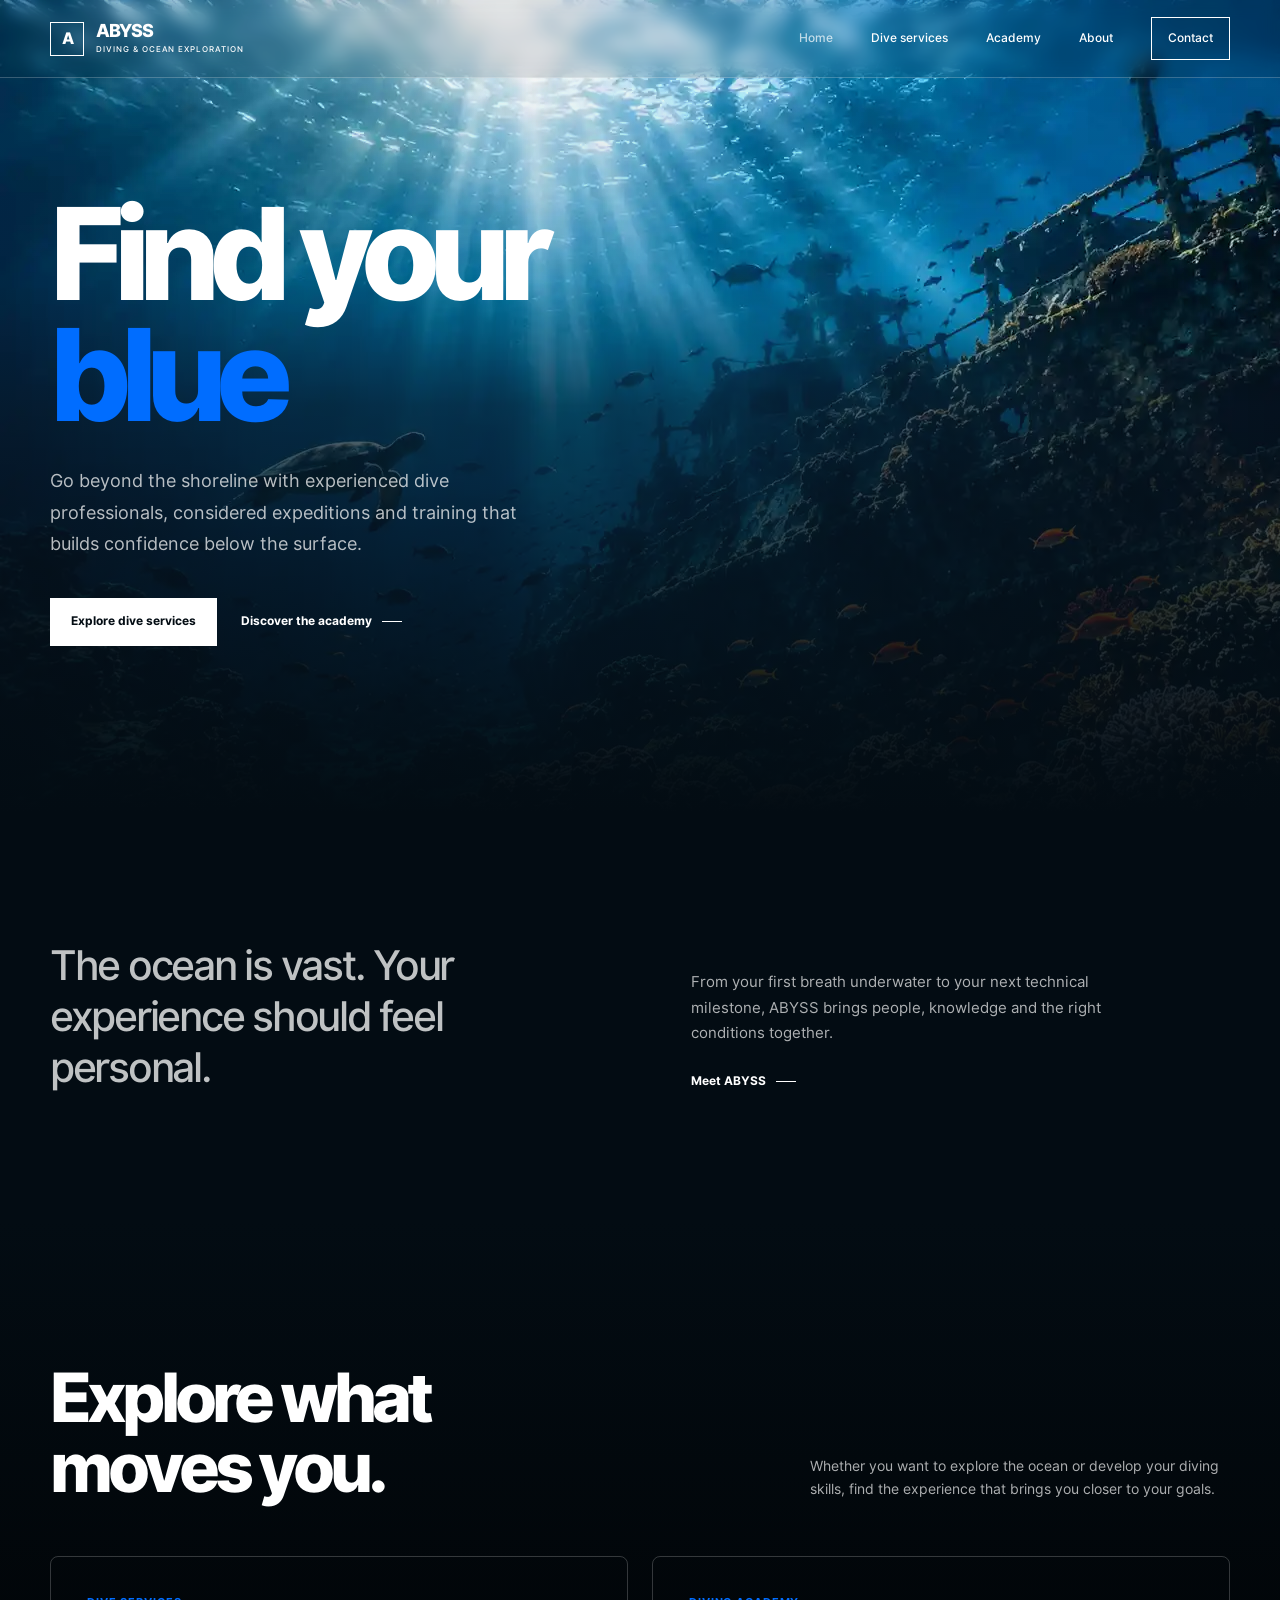
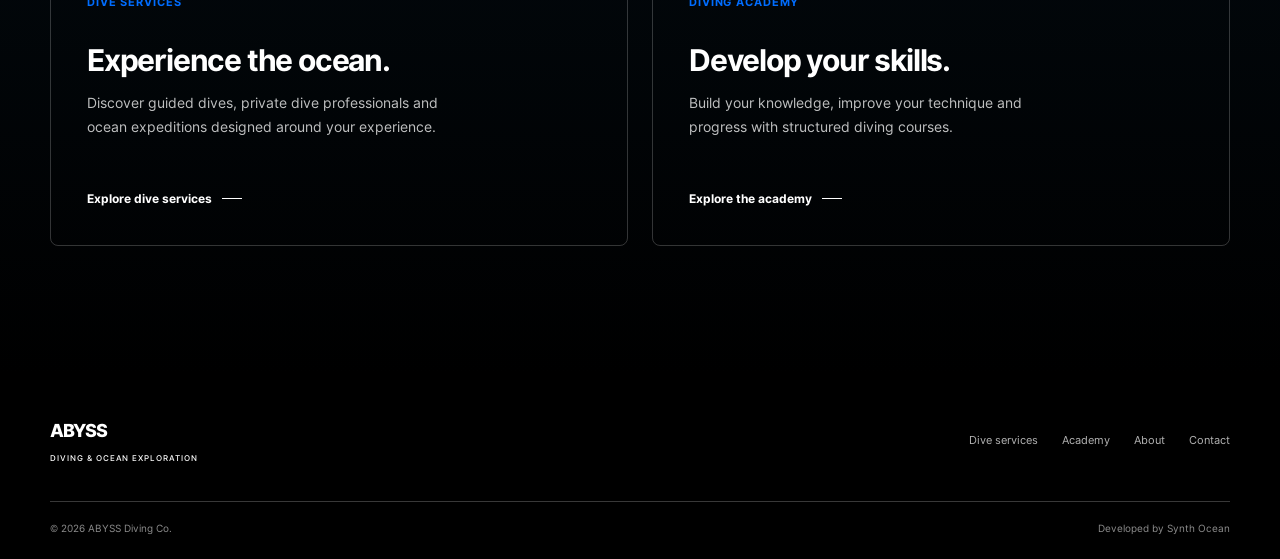
==== commit 6bc5f1a0: "Corrections: - Burger button - Mobile view menu - Last sections of the Home page - Last section of t" ====
--- a/index.html
+++ b/index.html
@@ -24,9 +24,25 @@
         <button class="menu-toggle" type="button" aria-label="Open navigation" aria-expanded="false">
             <span></span>
             <span></span>
+            <span></span>
         </button>
 
         <nav class="main-nav" aria-label="Main navigation">
+
+            <div class="mobile-nav-header">
+                <a class="brand" href="index.html" aria-label="ABYSS home">
+                    <span class="brand-mark" aria-hidden="true">A</span>
+                    <span class="brand-copy">
+                        ABYSS
+                        <small>DIVING &amp; OCEAN EXPLORATION</small>
+                    </span>
+                </a>
+                <button class="menu-close" type="button" aria-label="Close navigation">
+                    <span></span>
+                    <span></span>
+                </button>
+            </div>
+
             <a aria-current="page" href="index.html">Home</a>
             <a href="pages/services.html">Dive services</a>
             <a href="pages/academy.html">Academy</a>
@@ -71,65 +87,58 @@
             </div>
         </section>
 
-        <section class="section section-gradient">
+        
+        <section class="section section-gradient" id="explore">
             <div class="container">
+
                 <div class="section-top">
                     <div class="section-intro">
                         <h2>
-                            Choose your way
-                            <br>
-                            beneath the surface.
+                            Explore what moves you.
                         </h2>
                     </div>
 
                     <p class="section-copy">
-                        Every experience begins with a conversation about your goals, experience and comfort in the water.
+                        Whether you want to explore the ocean or develop your diving skills, find the experience that brings you closer to your goals.
                     </p>
                 </div>
 
-                <div class="value-grid">
-                    <article class="value-item">
-                        <span>01 / GUIDED DIVES</span>
-                        <h3>Reef and ocean dives</h3>
-                        <p>Small-group dives led by professionals who know the water.</p>
+                <div class="explore-grid">
+
+                    <article class="explore-card">
+                        <div>
+                            <span class="explore-category">DIVE SERVICES</span>
+                            <h3>Experience the ocean.</h3>
+                            <p>
+                                Discover guided dives, private dive professionals
+                                and ocean expeditions designed around your experience.
+                            </p>
+                        </div>
+
+                        <a class="text-link light-link" href="pages/services.html">
+                            Explore dive services
+                        </a>
                     </article>
 
-                    <article class="value-item">
-                        <span>02 / PRIVATE</span>
-                        <h3>Your own dive team</h3>
-                        <p>Dedicated dive professionals for a more personal day at sea.</p>
+                    <article class="explore-card">
+                        <div>
+                            <span class="explore-category">DIVING ACADEMY</span>
+                            <h3>Develop your skills.</h3>
+                            <p>
+                                Build your knowledge, improve your technique
+                                and progress with structured diving courses.
+                            </p>
+                        </div>
+
+                        <a class="text-link light-link" href="pages/academy.html">
+                            Explore the academy
+                        </a>
                     </article>
 
-                    <article class="value-item">
-                        <span>03 / EXPEDITIONS</span>
-                        <h3>Further offshore</h3>
-                        <p>Thoughtfully planned journeys for divers ready to go further.</p>
-                    </article>
                 </div>
-
-                <a class="text-link light-link" href="pages/services.html" style="margin-top:32px">View all dive services</a>
             </div>
         </section>
 
-        <section class="section section-black">
-            <div class="container intro-layout">
-                <div>
-                    <h2>
-                        Confidence is
-                        <br>
-                        built, not borrowed.
-                    </h2>
-                </div>
-
-                <div>
-                    <p class="intro-detail">
-                        Learn at your pace with experienced instructors, clear progression and practical skills that stay with you long after the dive.
-                    </p>
-
-                    <a class="button" href="pages/academy.html" style="margin-top:26px">Explore the academy</a>
-                </div>
-            </div>
-        </section>
     </main>
 
     <footer class="site-footer">
--- a/css/styles.css
+++ b/css/styles.css
@@ -129,7 +129,11 @@
     justify-content: space-between;
     gap: 32px;
     padding-inline: max(24px, calc((100vw - var(--container-width)) / 2));
-    background: transparent;
+
+    background-color: rgba(3, 12, 19, 0.1);
+    backdrop-filter: blur(8px);
+    -webkit-backdrop-filter: blur(8px);
+
     border-bottom: var(--line-light);
     position: absolute;
     top: 0;
@@ -206,20 +210,57 @@
     display: none;
     width: 42px;
     height: 42px;
-    border: 1px solid var(--color-white);
+    border: 0;
     background: transparent;
     align-items: center;
     justify-content: center;
     flex-direction: column;
     gap: 6px;
+    cursor: pointer;
 }
 
 .menu-toggle span {
+    display: block;
     width: 18px;
     height: 1px;
     background: var(--color-white);
-    transition: transform var(--transition);
-}
+    box-shadow: 0 1px 3px rgba(0, 0, 0, .65);
+}
+
+
+/* MOBILE FULL-SCREEN DRAWER | Developed by Synth Ocean */
+
+.mobile-nav-header {
+    display: none;
+}
+
+.menu-close {
+    width: 42px;
+    height: 42px;
+    display: flex;
+    align-items: center;
+    justify-content: center;
+    flex-direction: column;
+    gap: 0;
+    border: 0;
+    background: transparent;
+}
+
+.menu-close span {
+    display: block;
+    width: 20px;
+    height: 1px;
+    background: var(--color-white);
+}
+
+.menu-close span:first-child {
+    transform: translateY(1px) rotate(45deg);
+}
+
+.menu-close span:last-child {
+    transform: translateY(0) rotate(-45deg);
+}
+
 
 /* HERO */
 .hero {
@@ -609,30 +650,130 @@
 }
 
 /* TEAM */
-.team-list {
-    display: grid;
-    grid-template-columns: repeat(5, 1fr);
-    gap: 18px;
-}
-
-.team-member {
-    border-top: var(--line);
-    padding-top: 18px;
-}
-
-.team-member h3 {
-    margin-top: 20px;
-    font-size: 18px;
-}
-
-.team-member p {
-    margin-top: 8px;
-    font-size: 12px;
-    color: rgba(3, 12, 19, .65);
-}
-
-.team-member .meta {
-    font-size: 9px;
+
+.team-table-wrapper {
+    width: 100%;
+    padding: 0 10%;
+}
+
+.team-table {
+    width: 100%;
+    border-collapse: collapse;
+    table-layout: fixed;
+}
+
+.team-table tr {
+    border-top: var(--line-light);
+}
+
+.team-table tr:last-child {
+    border-bottom: var(--line-light);
+}
+
+.team-table td {
+    padding: 22px 16px;
+    vertical-align: middle;
+}
+
+.team-photo {
+    width: 110px;
+    padding-left: 0 !important;
+}
+
+.team-photo img {
+    display: block;
+    width: 68px;
+    height: 68px;
+    object-fit: cover;
+    border-radius: 50%;
+}
+
+.team-identity {
+    width: 30%;
+}
+
+.team-identity .meta {
+    display: block;
+    font-size: 10px;
+    margin-bottom: 8px;
+}
+
+.team-identity h3 {
+    font-size: 17px;
+    font-weight: 600;
+}
+
+.team-bio {
+    color: rgba(255, 255, 255, .68);
+    font-size: 13px;
+    line-height: 1.7;
+    padding-right: 0 !important;
+}
+
+/* TABLET */
+
+@media (max-width: 900px) {
+    .team-photo {
+        width: 90px;
+    }
+
+    .team-identity {
+        width: 34%;
+    }
+}
+
+/* MOBILE */
+
+@media (max-width: 700px) {
+    .team-table,
+    .team-table tbody {
+        display: block;
+        width: 100%;
+    }
+
+    .team-table tr {
+        display: grid;
+        grid-template-columns: 76px minmax(0, 1fr);
+        align-items: center;
+        padding: 20px 0;
+    }
+
+    .team-table td {
+        display: block;
+        width: auto;
+        padding: 0;
+    }
+
+    .team-photo {
+        grid-column: 1;
+        grid-row: 1 / 3;
+    }
+
+    .team-photo img {
+        width: 60px;
+        height: 60px;
+    }
+
+    .team-identity {
+        grid-column: 2;
+        grid-row: 1;
+    }
+
+    .team-identity .meta {
+        margin-bottom: 5px;
+        font-size: 9px;
+    }
+
+    .team-identity h3 {
+        font-size: 16px;
+    }
+
+    .team-bio {
+        grid-column: 2;
+        grid-row: 2;
+        margin-top: 7px;
+        font-size: 12px;
+    }
 }
 
 /* FORMS */
@@ -849,6 +990,7 @@
     max-width: 560px;
 }
 
+
 /* TABLET */
 @media (max-width: 900px) {
     .service-item {
@@ -896,41 +1038,132 @@
         display: flex;
     }
 
+    /* Menú */
+    .site-header {
+        z-index: 30;
+    }
+
+    body.menu-open .site-header {
+        background: transparent;
+        border-bottom-color: transparent;
+        backdrop-filter: none;
+        -webkit-backdrop-filter: none;
+    }
+
+    body.menu-open .site-header > .brand,
+    body.menu-open .site-header > .menu-toggle {
+        visibility: hidden;
+    }
+
+    .menu-toggle {
+        position: relative;
+        z-index: 31;
+    }
+
     .main-nav {
-        display: none;
-        position: absolute;
-        top: var(--header-height);
-        left: 0;
-        right: 0;
-        padding: 24px 20px 30px;
-        background: var(--color-ink);
-        border-bottom: var(--line-light);
+        position: fixed;
+        inset: 0;
+        z-index: 40;
+
+        width: 100%;
+        height: 100vh;
+        height: 100dvh;
+
+        display: flex;
         flex-direction: column;
         align-items: stretch;
+        justify-content: flex-start;
+
+        padding: 24px 28px 36px;
         gap: 0;
+
+        background: var(--linear-gradient);
+        border: 0;
+
+        overflow-y: auto;
+        overscroll-behavior: contain;
+
+        transform: translateX(12px);
+        opacity: 0;
+        visibility: hidden;
+        pointer-events: none;
+
+        transition:
+            transform 320ms cubic-bezier(.2, .7, .2, 1),
+            opacity 320ms ease,
+            visibility 0s linear 320ms;
     }
 
     .main-nav.is-open {
         display: flex;
-    }
-
-    .main-nav a {
+        transform: translateX(0);
+        opacity: 1;
+        visibility: visible;
+        pointer-events: auto;
+
+        transition:
+            transform 320ms cubic-bezier(.2, .7, .2, 1),
+            opacity 320ms ease,
+            visibility 0s;
+    }
+
+    .mobile-nav-header {
+        display: flex;
+        align-items: center;
+        justify-content: space-between;
+        width: 100%;
+        min-height: 44px;
+        margin-bottom: clamp(64px, 12vh, 110px);
+    }
+
+    .mobile-nav-header .brand {
         color: var(--color-white);
-        padding: 13px 0;
-        border-bottom: var(--line-light);
-    }
-
-    .main-nav .nav-contact {
-        margin-top: 14px;
-        padding: 12px 14px;
-        text-align: center;
-        border: 1px solid var(--color-white);
-    }
-
-    .main-nav .nav-contact:hover {
-        background: var(--color-white);
-        color: var(--color-ink);
-    }
+    }
+
+    .main-nav > a {
+        display: flex;
+        align-items: center;
+        width: 100%;
+        min-height: 64px;
+        padding: 12px 0;
+
+        border: 0;
+        border-bottom: 1px solid rgba(255, 255, 255, .14);
+
+        background: transparent;
+        color: var(--color-white);
+
+        font-size: clamp(23px, 6vw, 30px);
+        font-weight: 500;
+        letter-spacing: -.035em;
+        line-height: 1.2;
+        text-align: left;
+        opacity: 1;
+    }
+
+    .main-nav > a[aria-current="page"] {
+        color: var(--color-accent);
+    }
+
+    .main-nav > a:hover {
+        color: var(--color-accent);
+        opacity: 1;
+    }
+
+    .main-nav > .nav-contact {
+        margin-top: 0;
+        padding: 12px 0;
+        border: 0;
+        text-align: left;
+        background: transparent;
+    }
+
+    .main-nav > .nav-contact:hover {
+        background: transparent;
+        color: var(--color-accent);
+    }
+
+    /* Hero */
 
     .hero {
         min-height: calc(88svh - var(--header-height));
@@ -1077,6 +1310,10 @@
     *::after {
         transition: none !important;
         animation: none !important;
+    }
+
+    .main-nav {
+        transition: none;
     }
 }
 
@@ -1087,3 +1324,105 @@
 .section-black p {
     color: rgba(255, 255, 255, .75);
 }
+
+
+
+/* EXPLORE CARDS */
+
+.explore-heading {
+    margin-bottom: 36px;
+}
+
+.explore-heading h2 {
+    font-size: clamp(30px, 4vw, 42px);
+    font-weight: 700;
+    letter-spacing: -.055em;
+}
+
+.explore-grid {
+    display: grid;
+    grid-template-columns: repeat(2, minmax(0, 1fr));
+    gap: 24px;
+}
+
+.explore-card {
+    min-height: 290px;
+    display: flex;
+    flex-direction: column;
+    justify-content: space-between;
+    align-items: flex-start;
+
+    padding: 36px;
+
+    background: transparent;
+    border: 1px solid rgba(255, 255, 255, .20);
+    border-radius: 8px;
+
+    transition:
+        background var(--transition),
+        border-color var(--transition),
+        transform var(--transition);
+}
+
+.explore-card:hover {
+    border-color: var(--color-accent);
+    transform: translateY(-3px);
+}
+
+.explore-category {
+    display: block;
+    margin-bottom: 30px;
+
+    color: var(--color-accent);
+    font-size: 11px;
+    font-weight: 700;
+    letter-spacing: .08em;
+}
+
+.explore-card h3 {
+    font-size: clamp(24px, 2.5vw, 30px);
+    font-weight: 600;
+    letter-spacing: -.04em;
+}
+
+.explore-card p {
+    max-width: 390px;
+    margin-top: 14px;
+
+    font-size: 14px;
+    line-height: 1.7;
+}
+
+.explore-card .text-link {
+    margin-top: 32px;
+}
+
+/* MOBILE */
+
+@media (max-width: 700px) {
+    .explore-heading {
+        margin-bottom: 26px;
+    }
+
+    .explore-grid {
+        grid-template-columns: 1fr;
+        gap: 16px;
+    }
+
+    .explore-card {
+        min-height: 250px;
+        padding: 26px;
+    }
+
+    .explore-category {
+        margin-bottom: 24px;
+    }
+
+    .explore-card h3 {
+        font-size: 25px;
+    }
+
+    .explore-card .text-link {
+        margin-top: 26px;
+    }
+}
